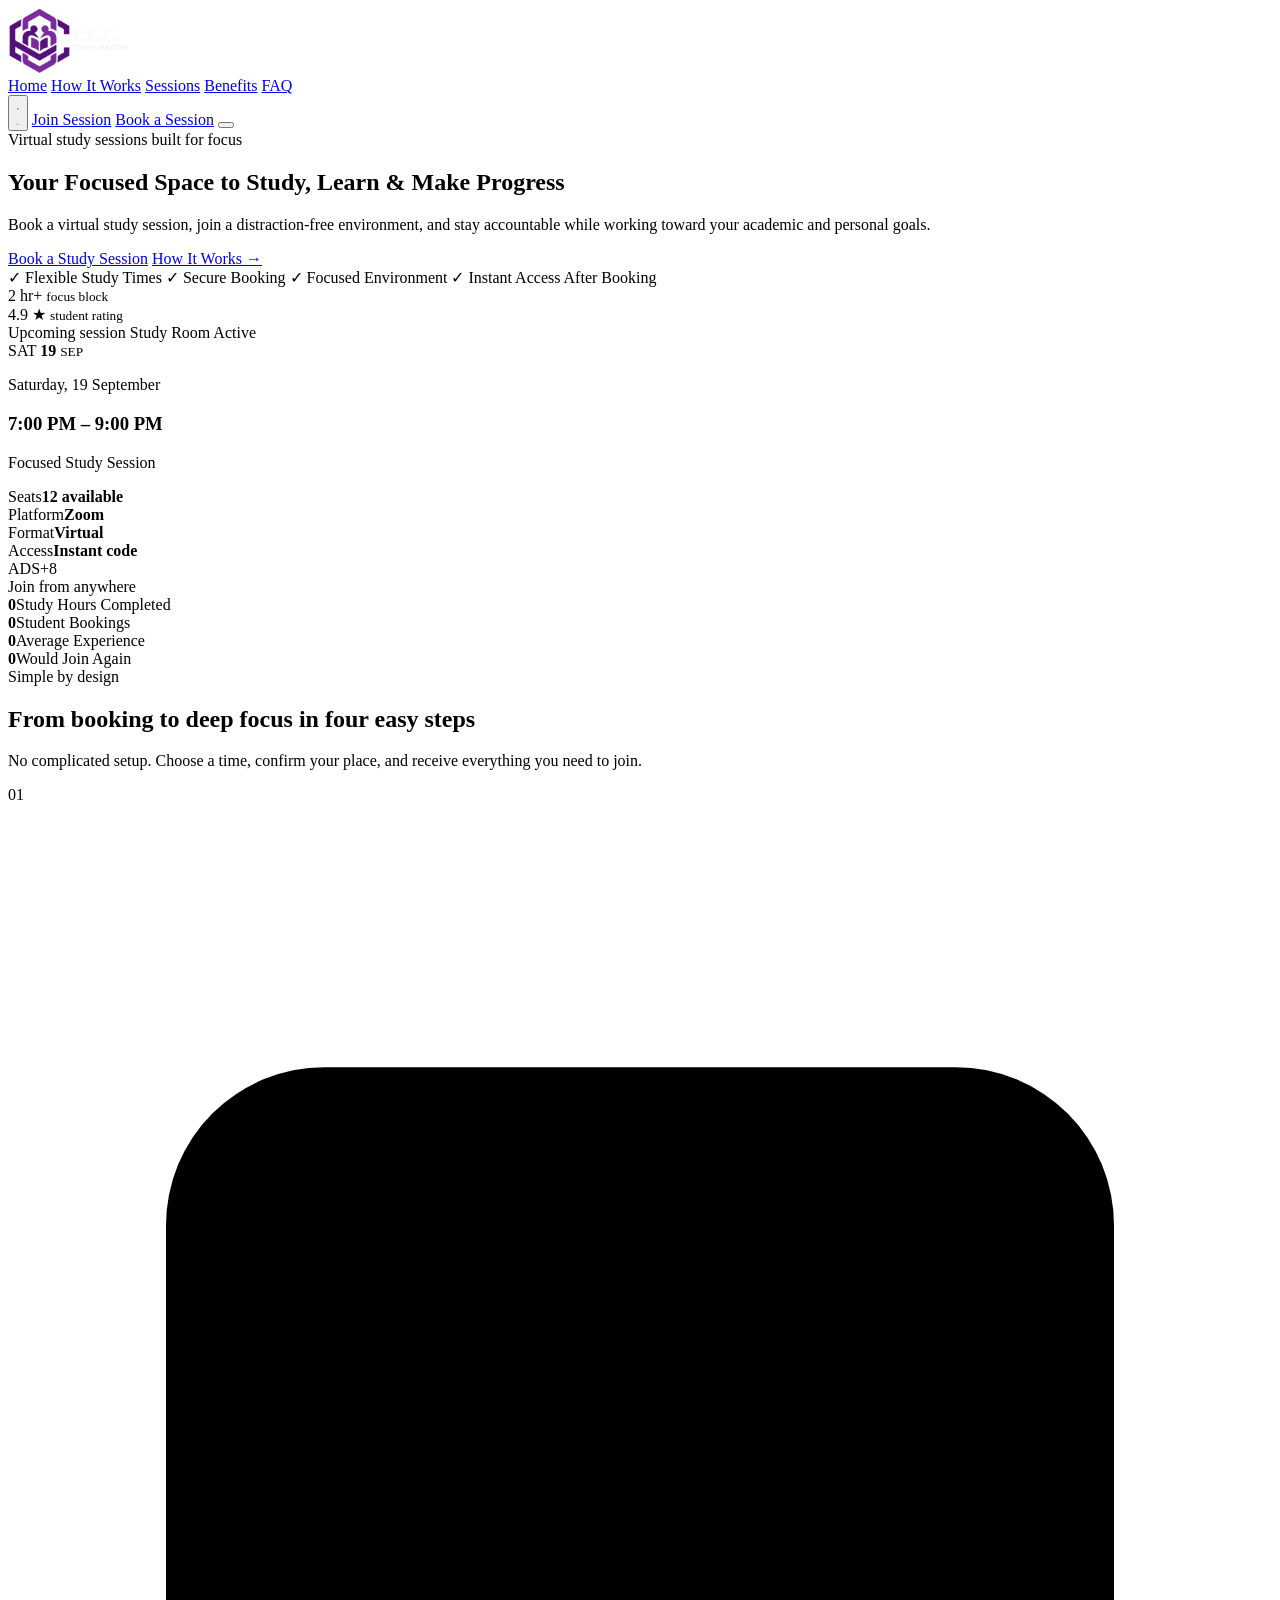
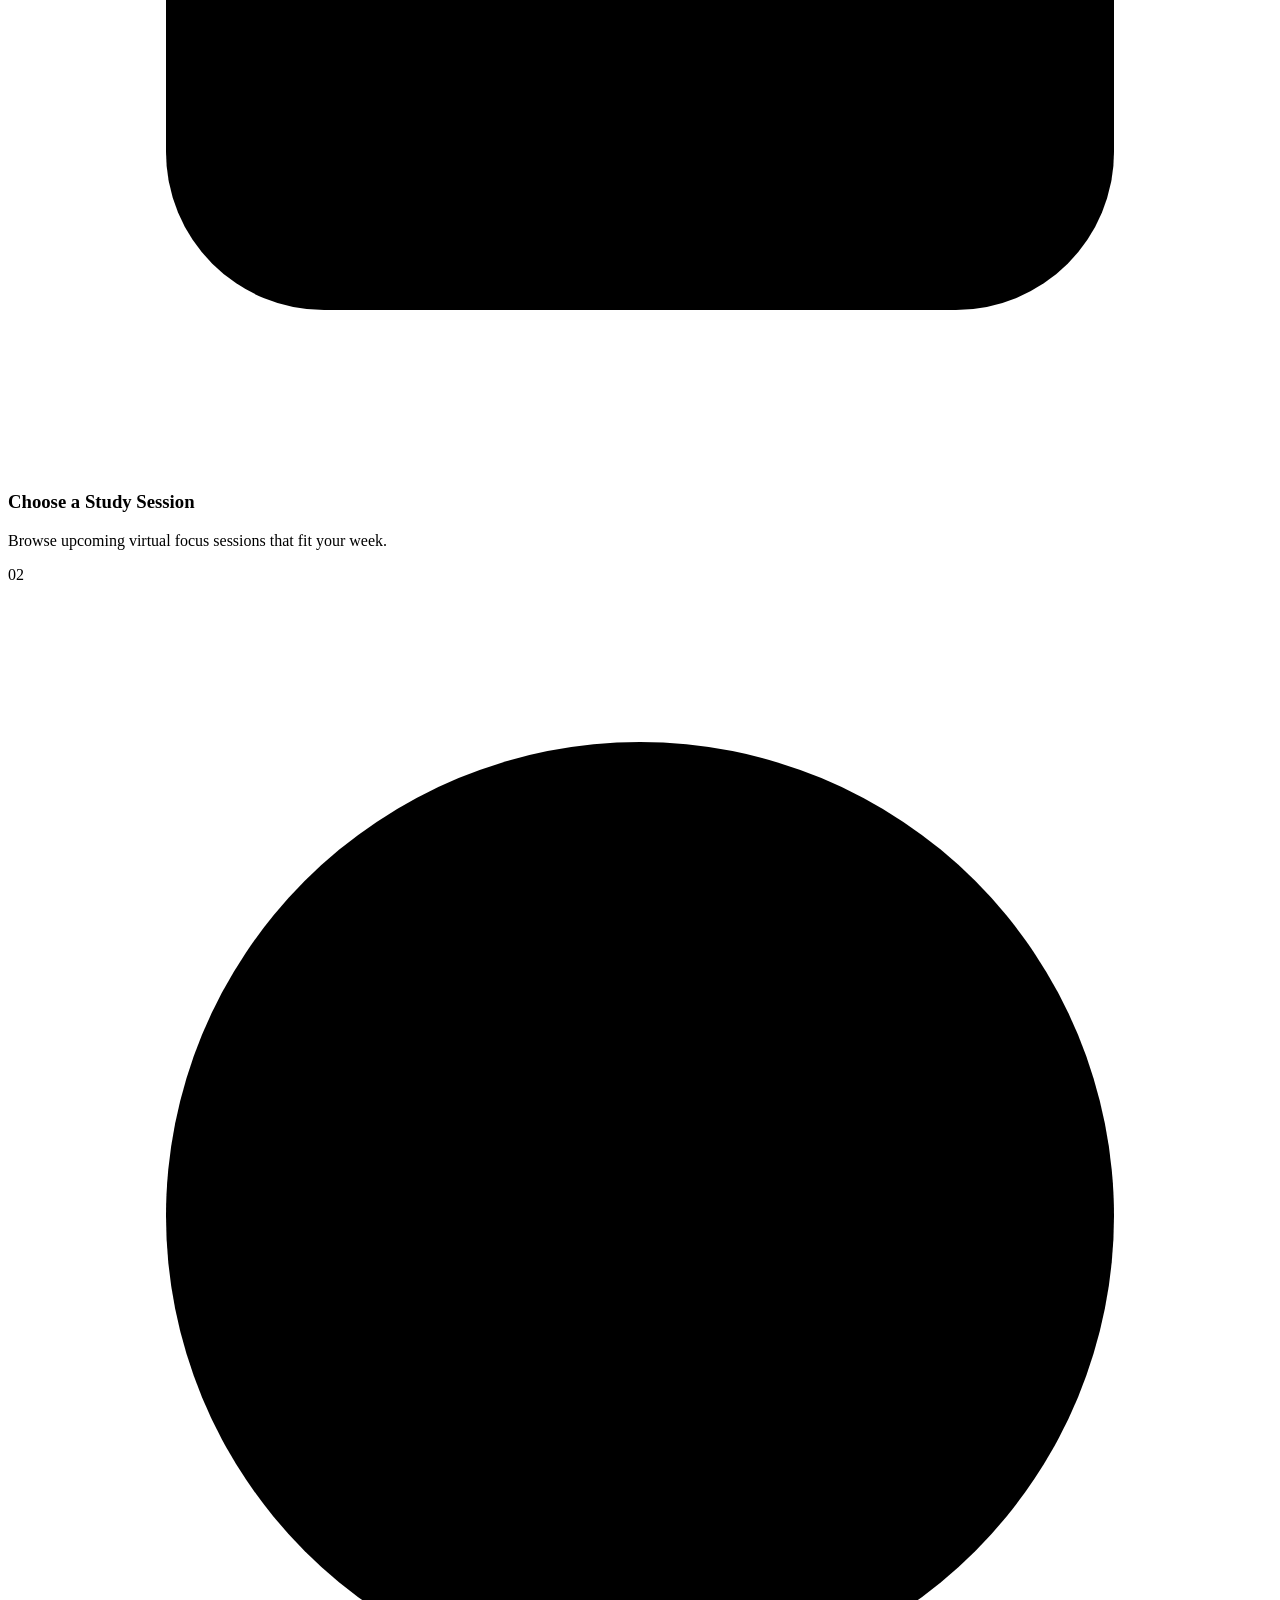
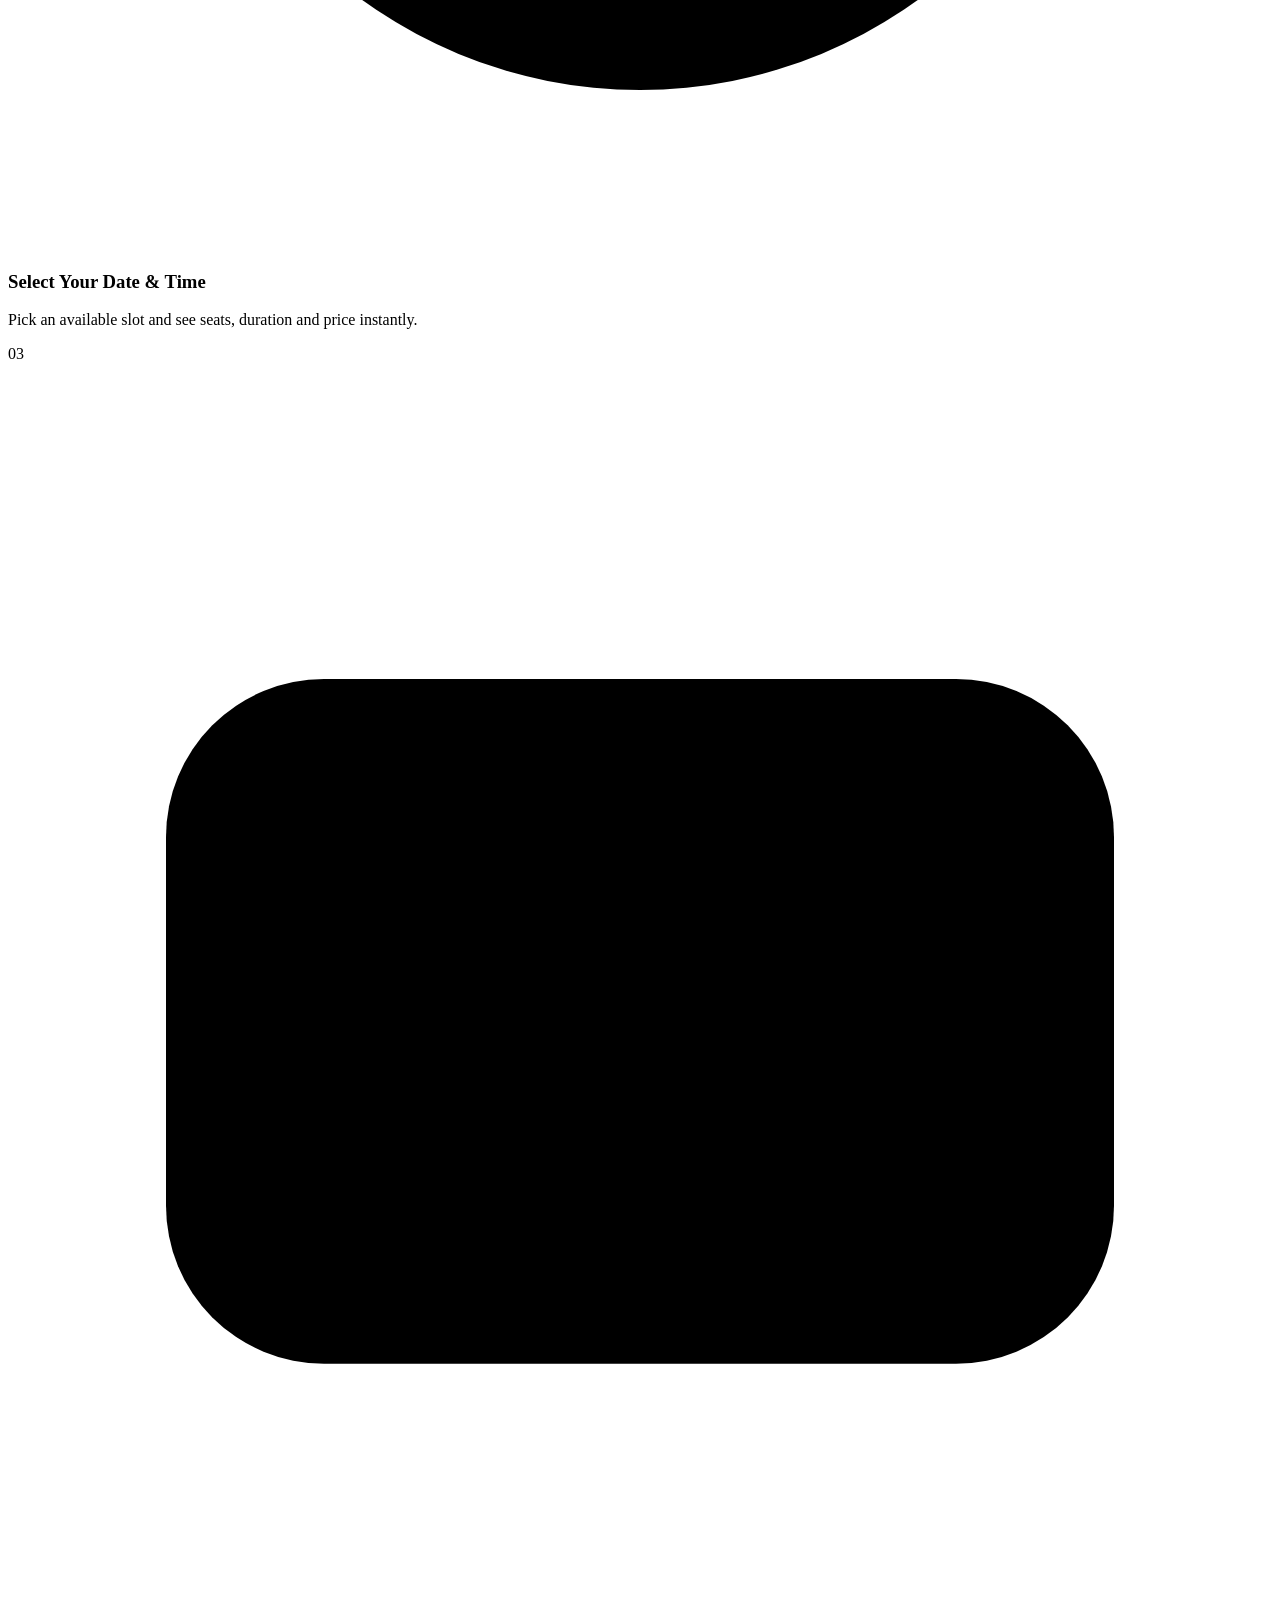
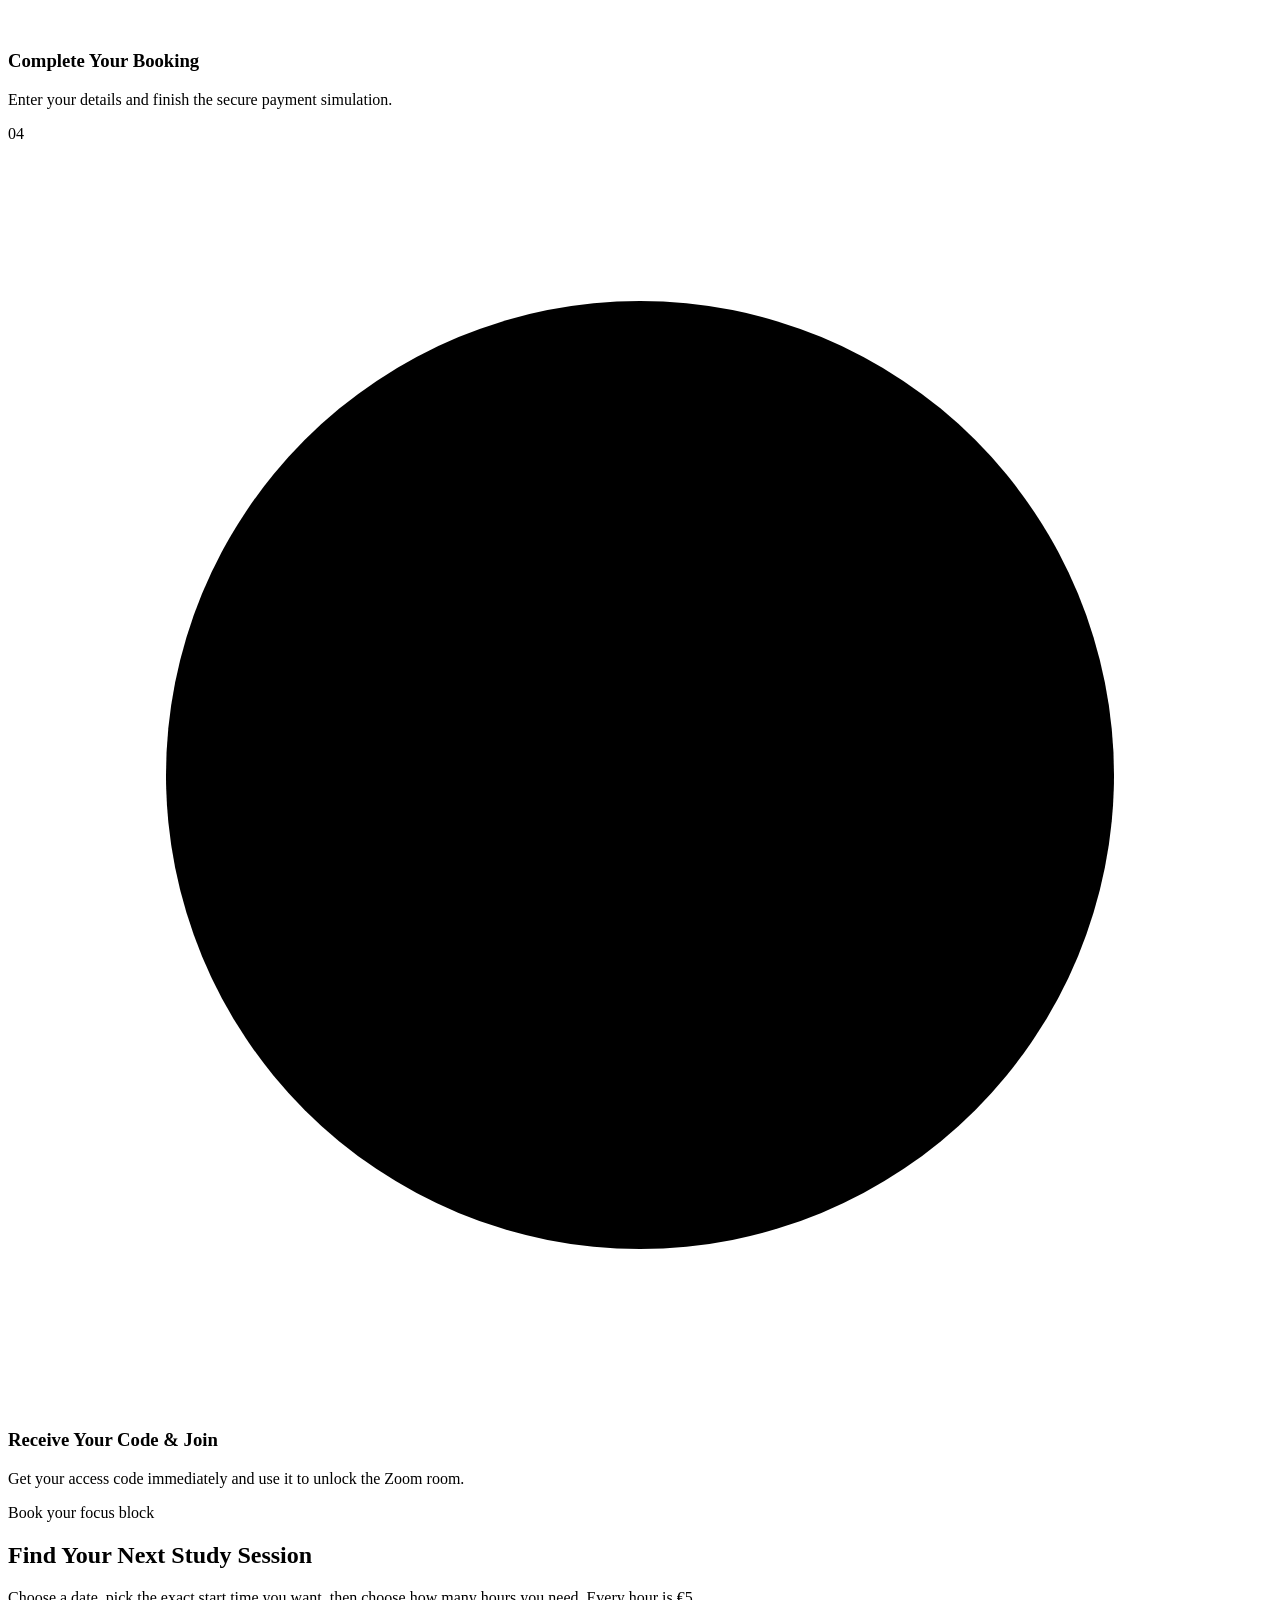
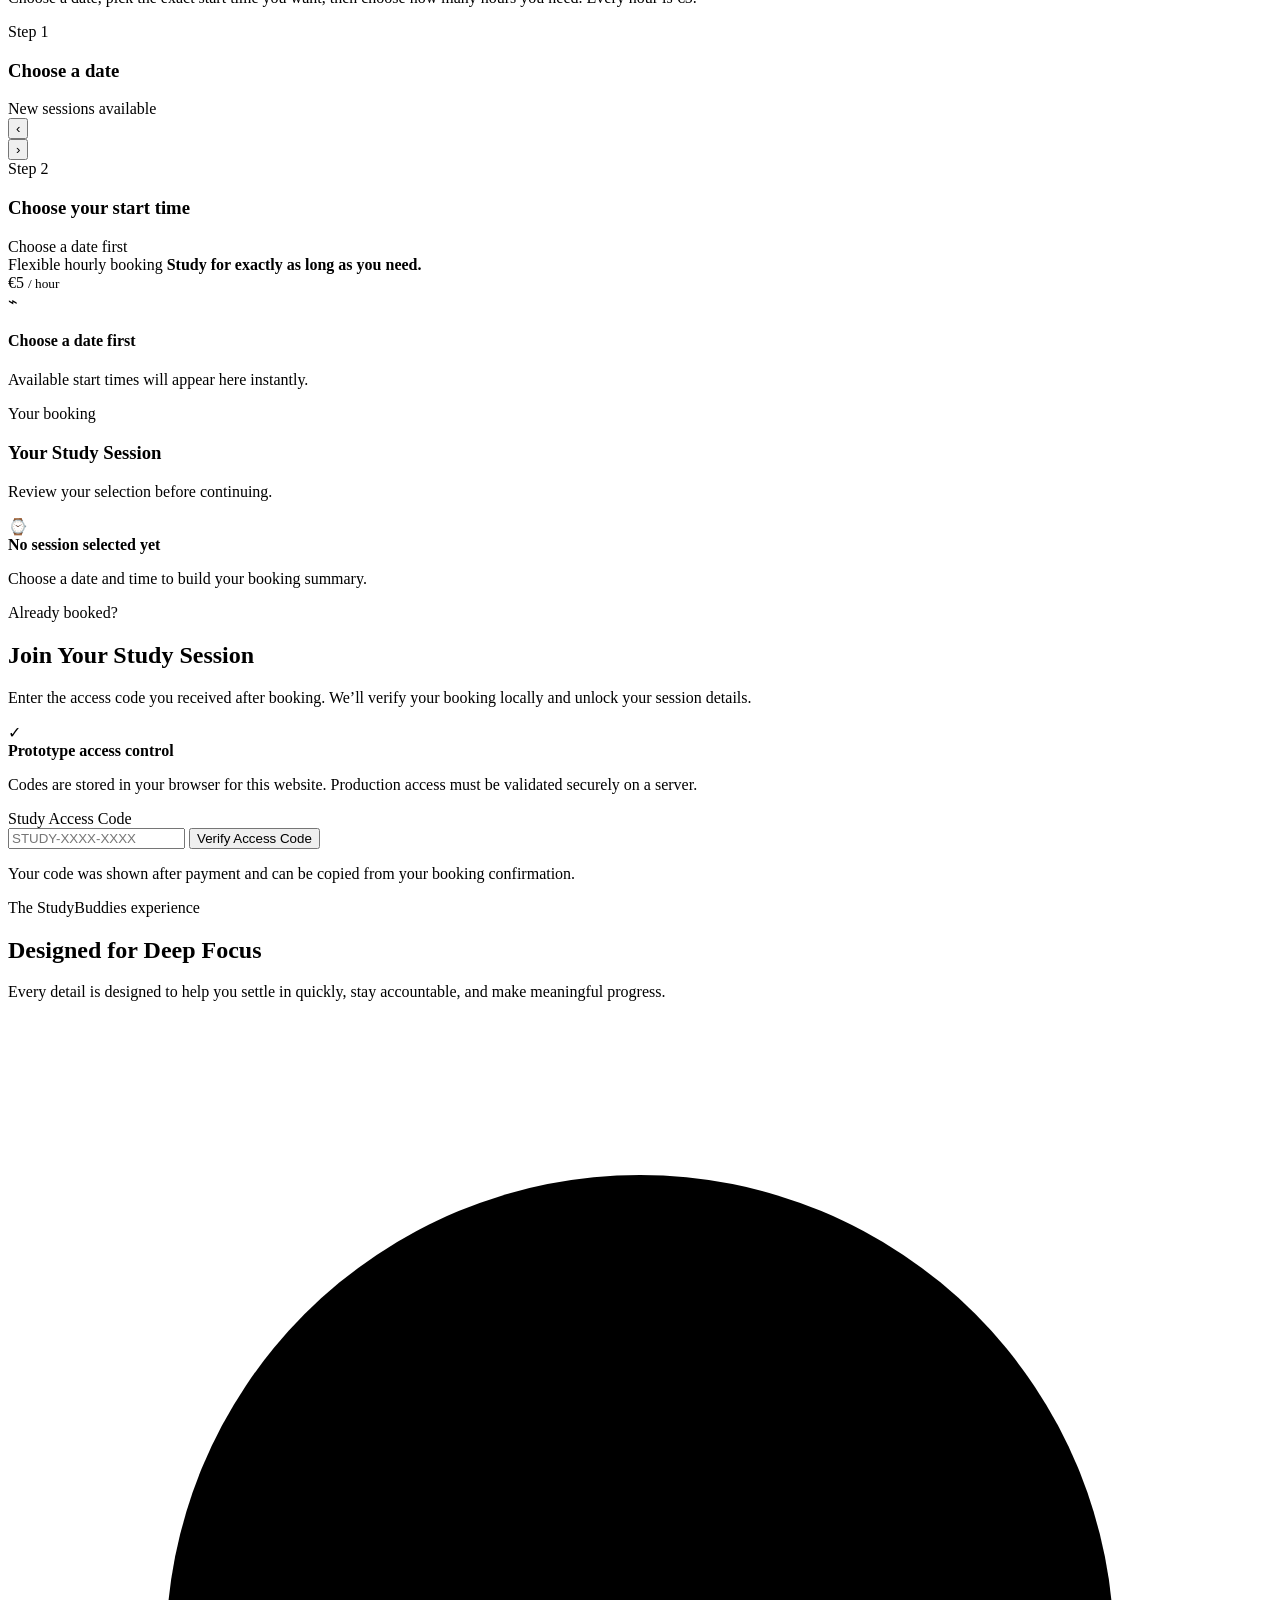
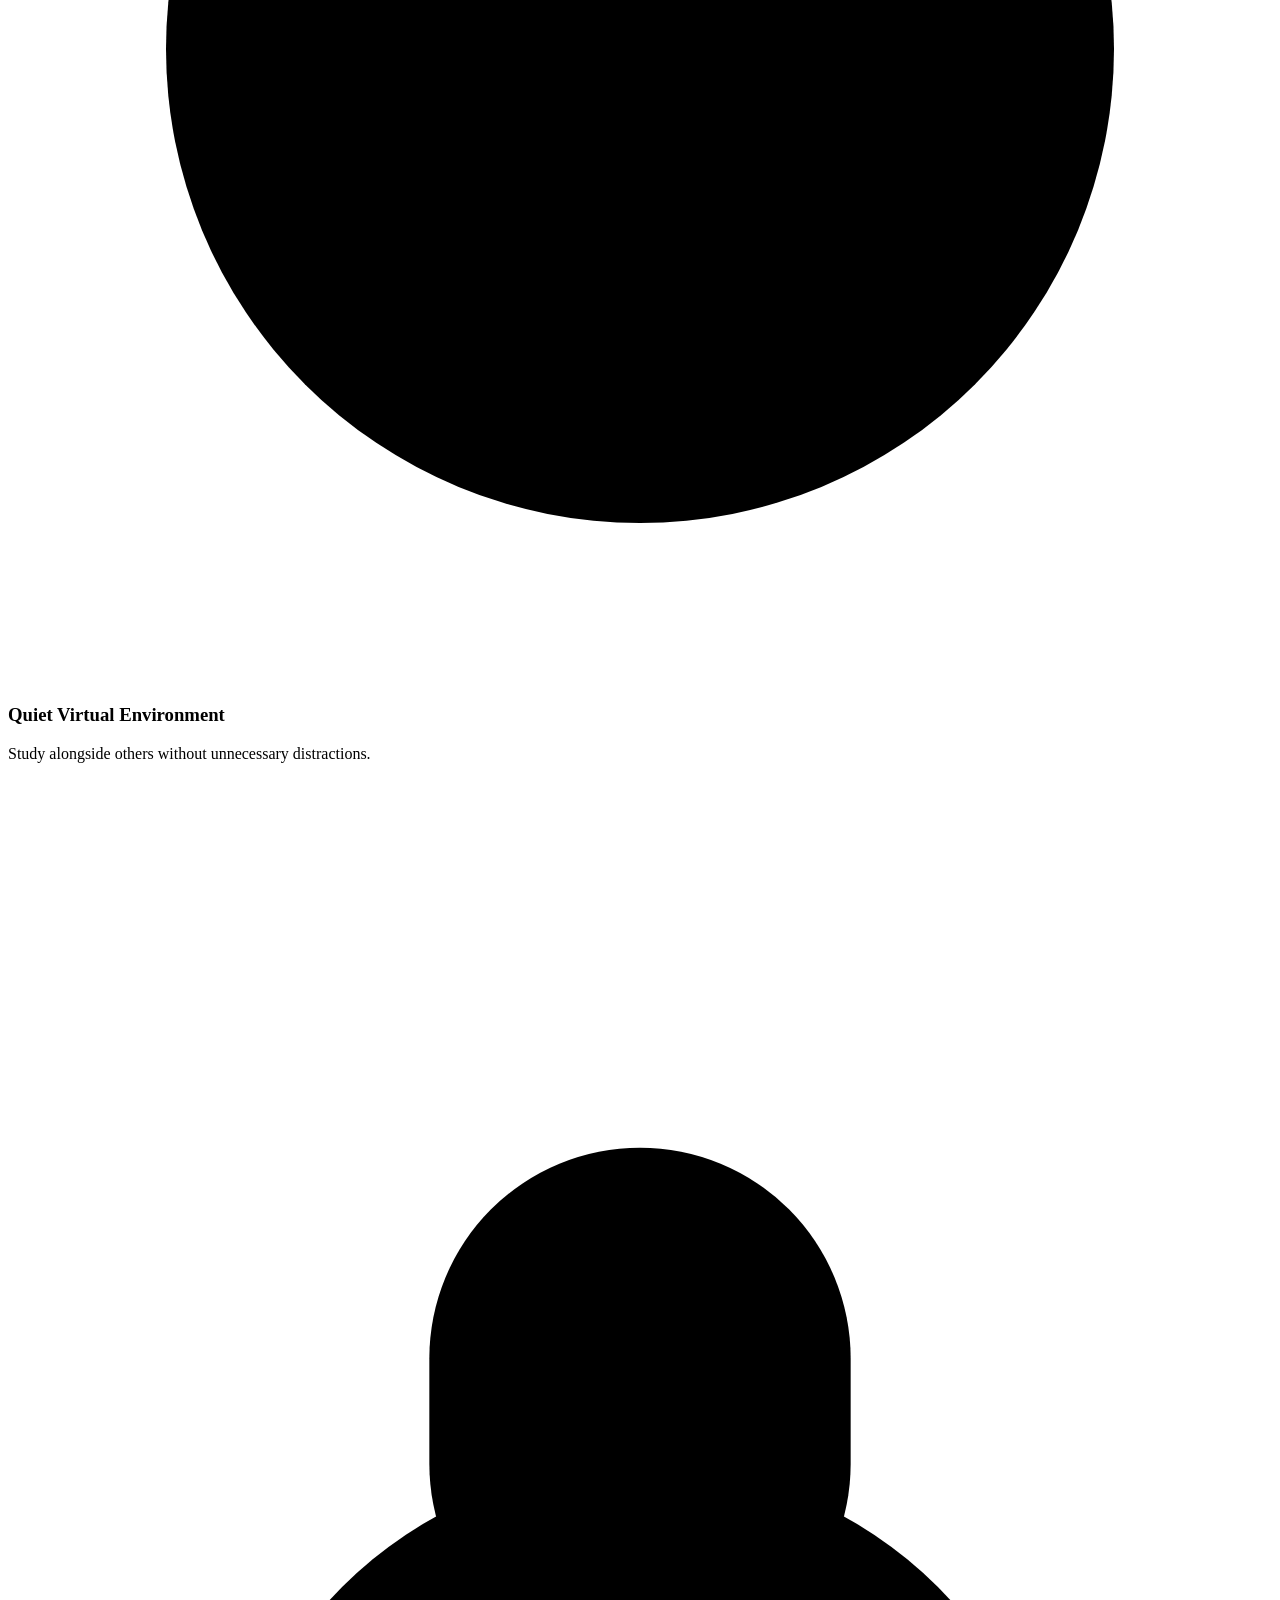
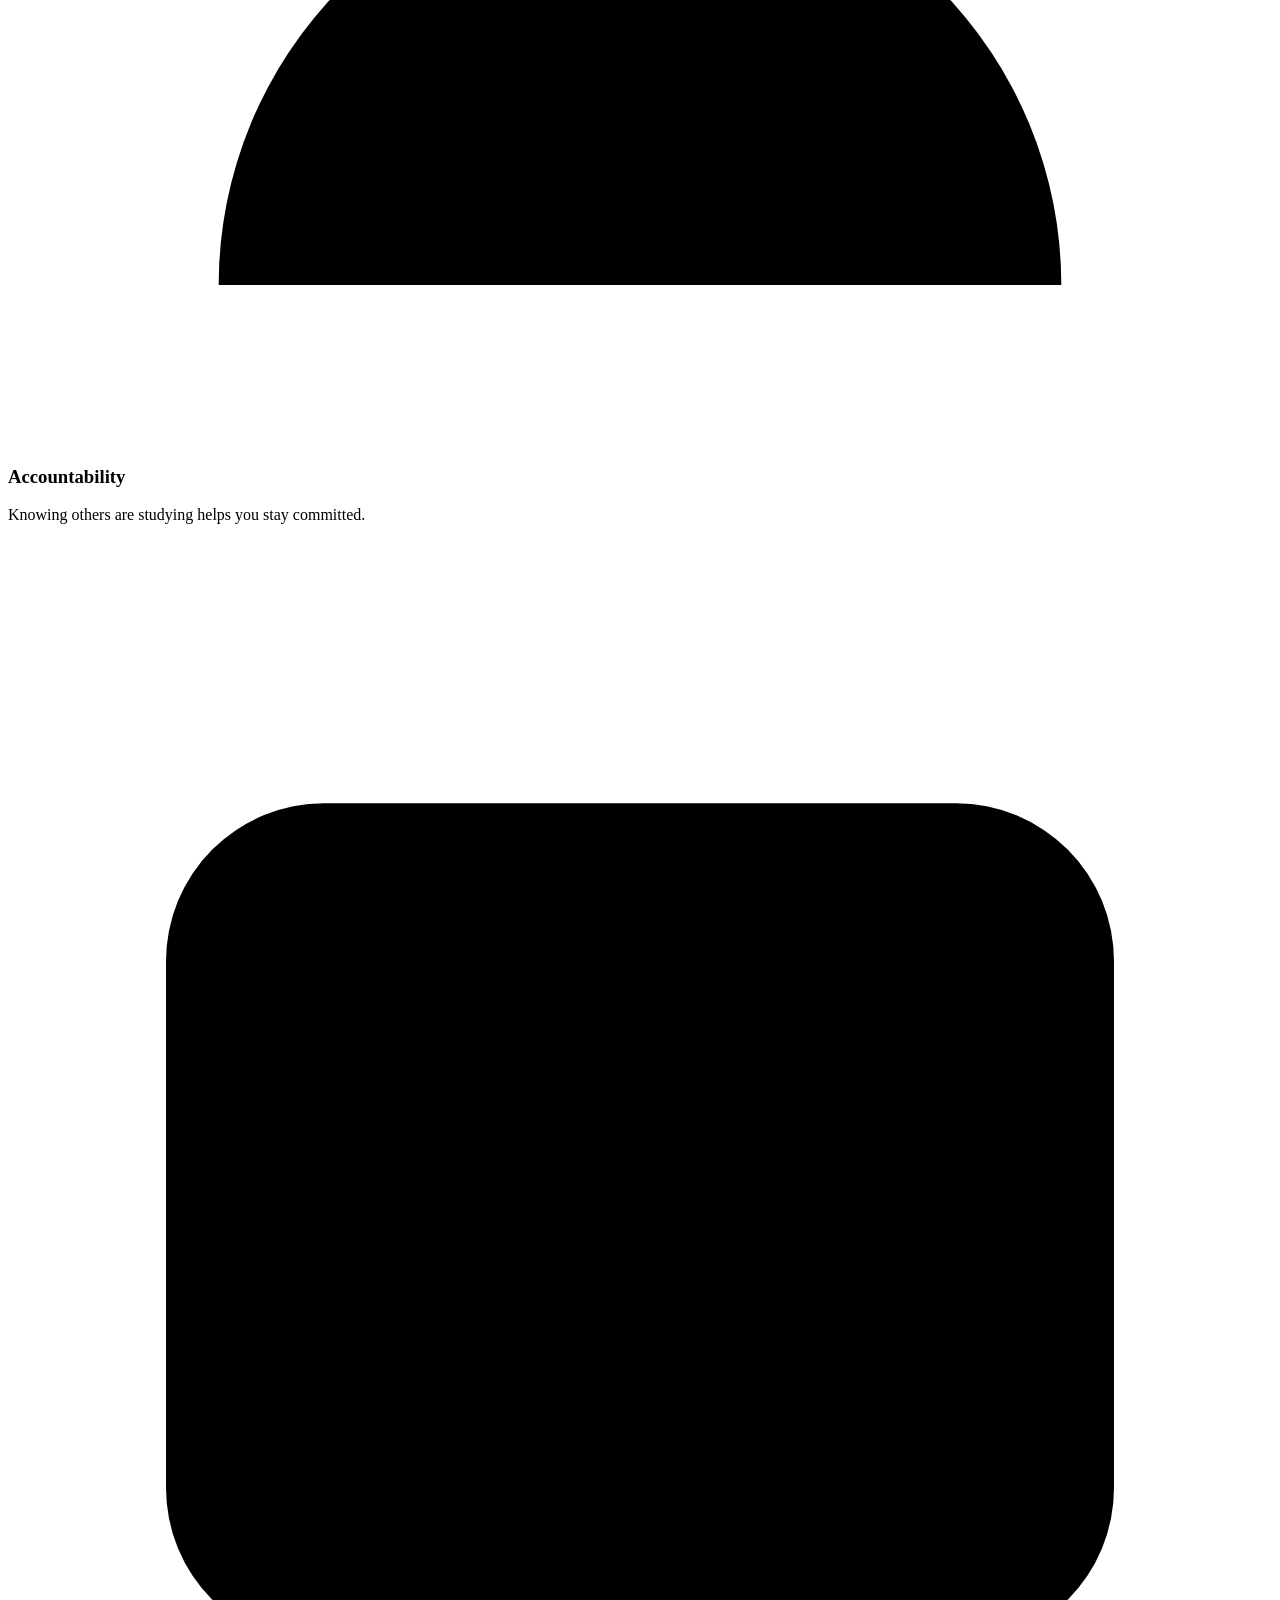
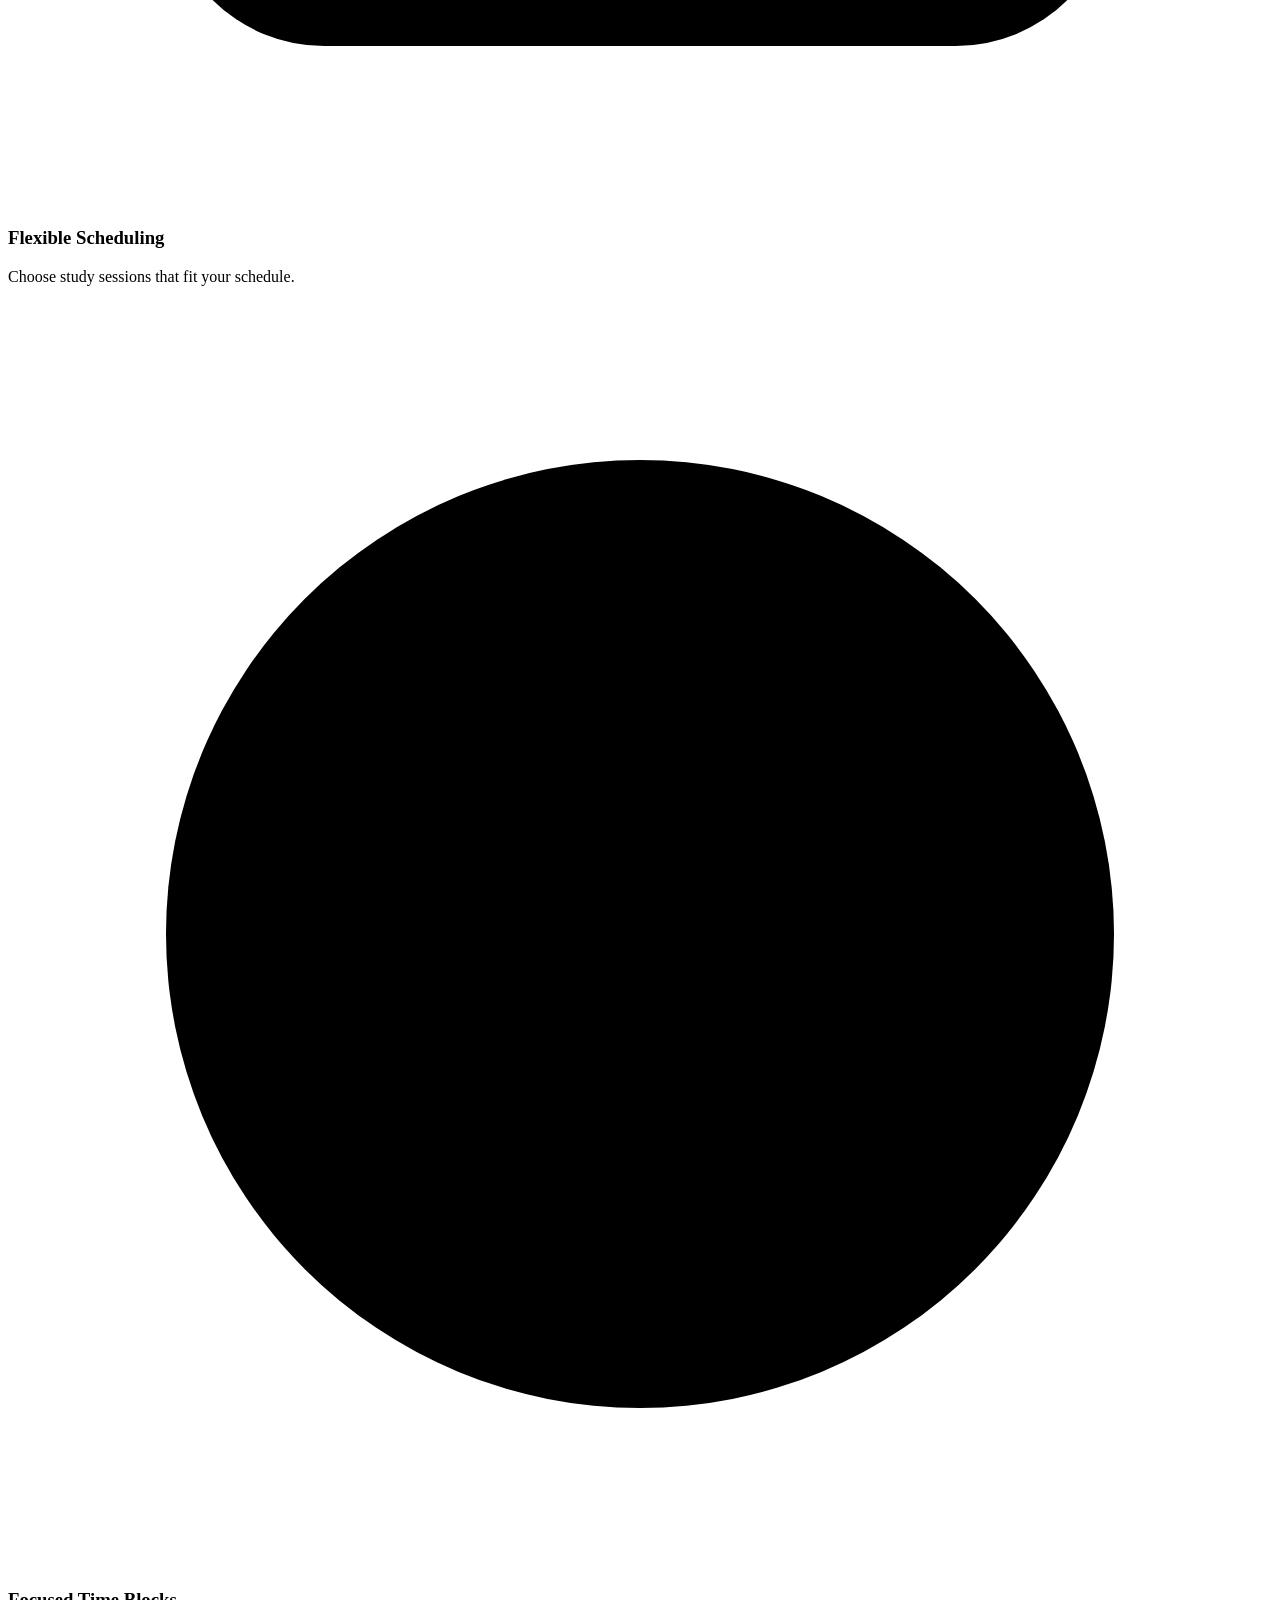
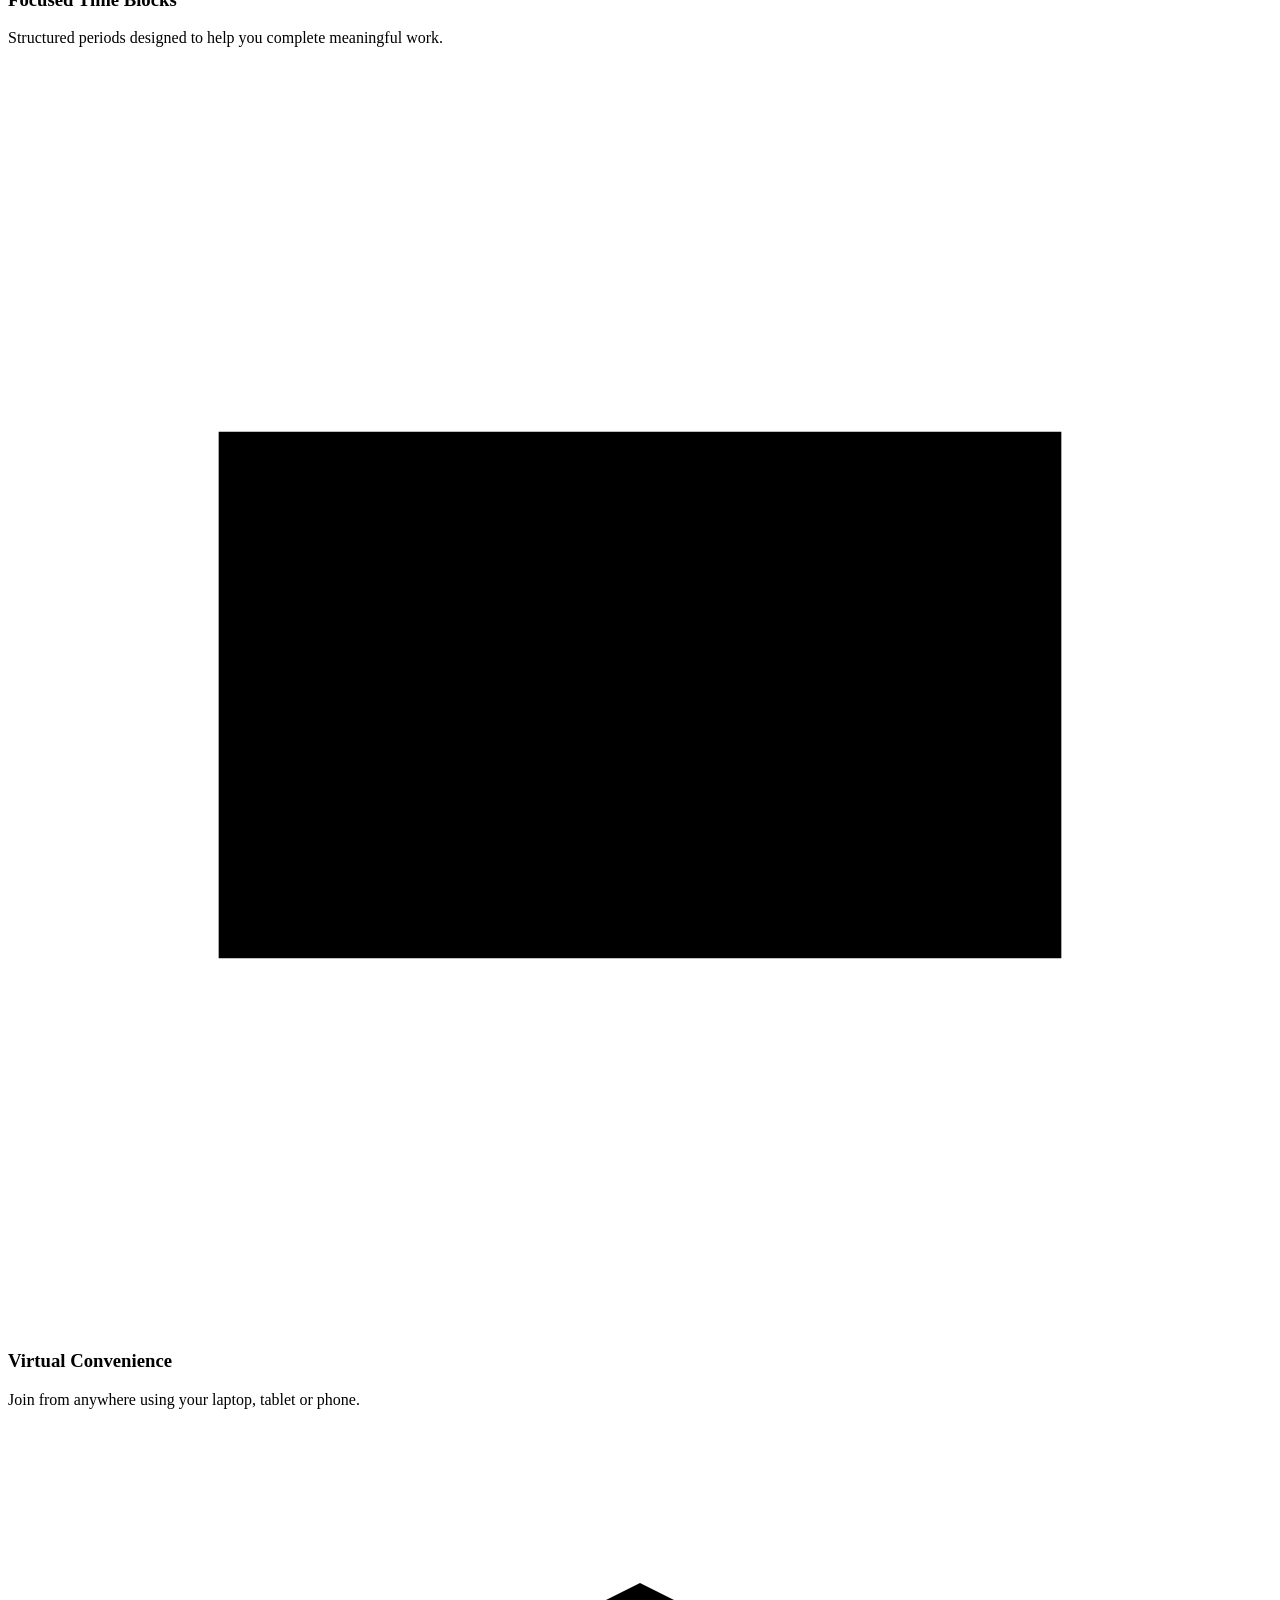
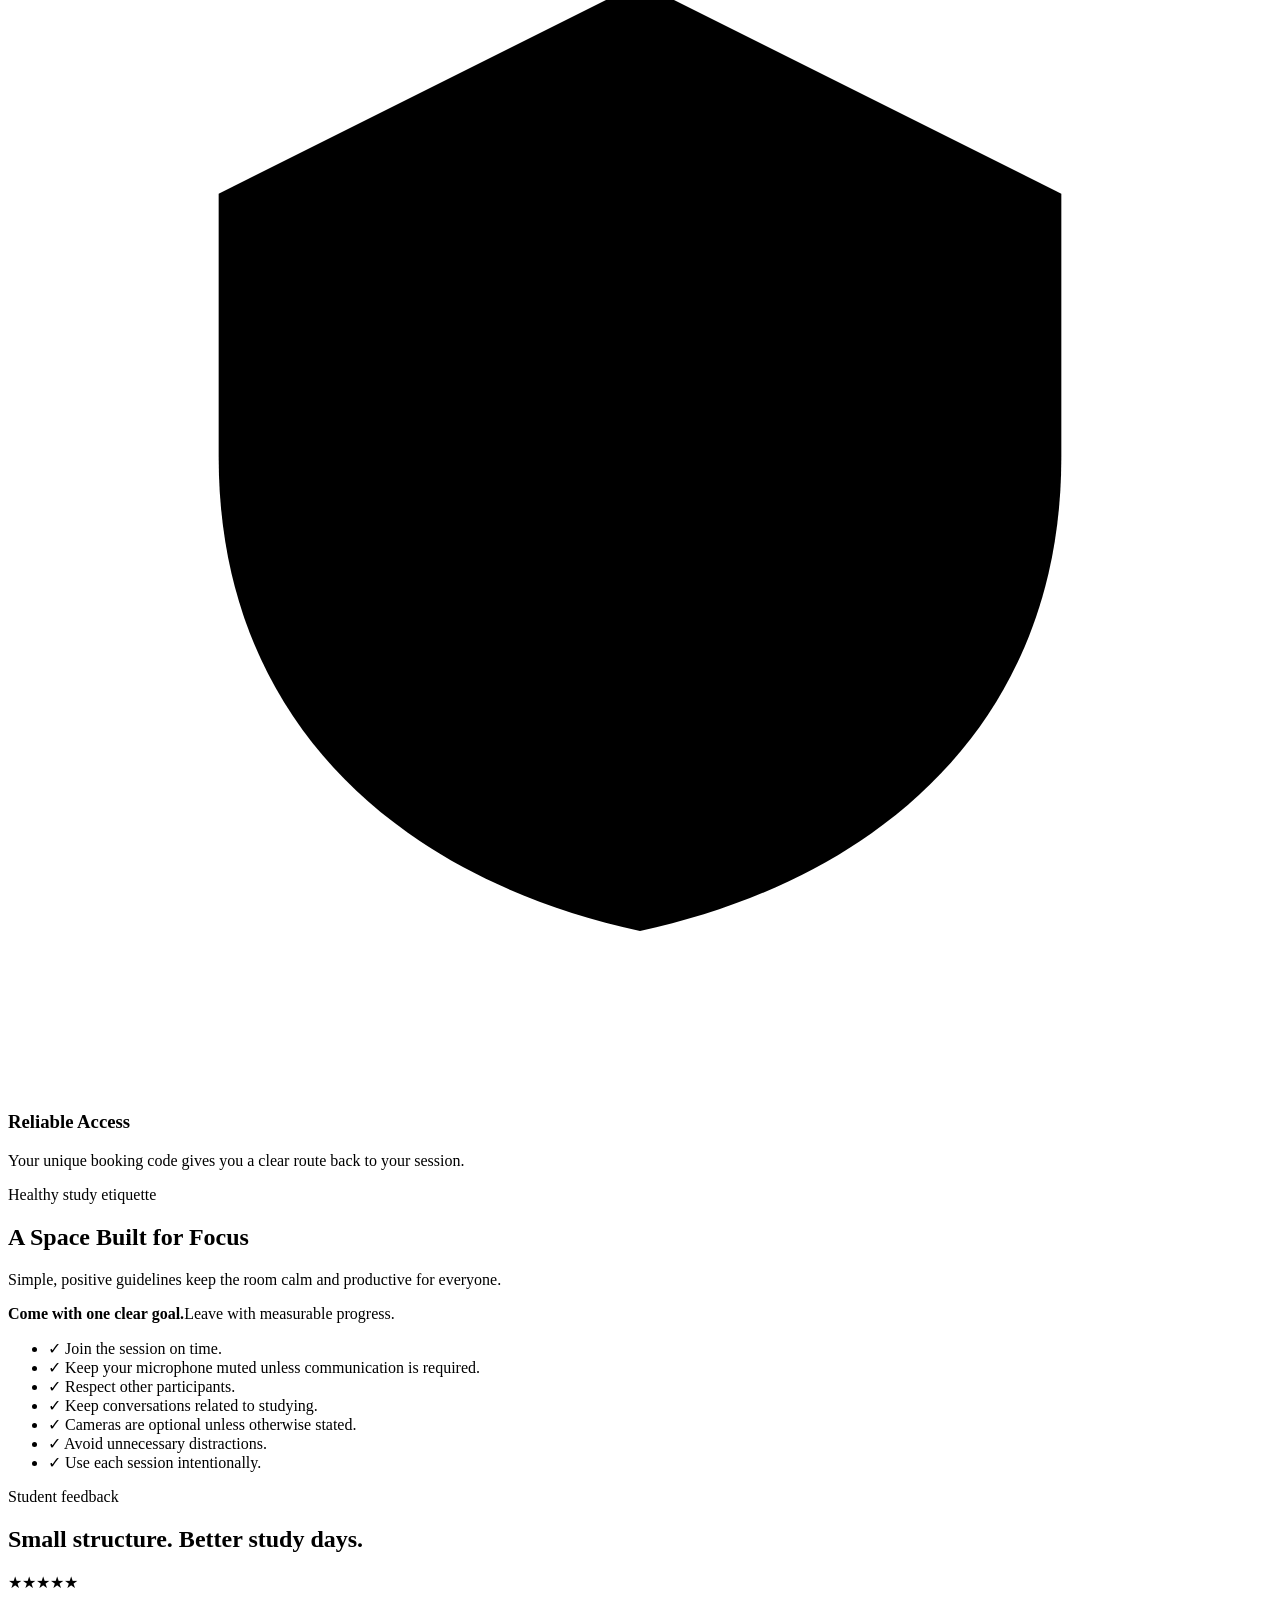
==== Christystudybuddies/index.html @ 14d0230c "Add files via upload my work" ====
<!DOCTYPE html>
<html lang="en" data-theme="light">
<head>
  <meta charset="UTF-8" />
  <meta name="viewport" content="width=device-width, initial-scale=1.0" />
  <meta name="description" content="StudyBuddies helps students book focused virtual study sessions, pay securely, receive an access code, and join a Zoom study room." />
  <meta name="theme-color" content="#101936" />
   <link rel="shortcut icon" href="logo7.png" type="image/x-icon" style="width: 100PX;">
  <title>StudyBuddies — Study Better. Stay Focused. Achieve More.</title>
  <link rel="preconnect" href="https://fonts.googleapis.com" />
  <link rel="preconnect" href="https://fonts.gstatic.com" crossorigin />
  <link href="https://fonts.googleapis.com/css2?family=Manrope:wght@400;500;600;700;800&display=swap" rel="stylesheet" />
  <link rel="stylesheet" href="styles.css" />
</head>
<body>
  <div class="scroll-progress" id="scrollProgress" aria-hidden="true"></div>

  <header class="site-header" id="siteHeader">
    <div class="container nav-wrap">
      <a href="#home" class="brand" aria-label="StudySpace home">
        <img src="logo7.png" style="width: 120px;">
      </a>

      <nav class="desktop-nav" aria-label="Primary navigation">
        <a href="#home">Home</a>
        <a href="#how">How It Works</a>
        <a href="#sessions">Sessions</a>
        <a href="#benefits">Benefits</a>
        <a href="#faq">FAQ</a>
      </nav>

      <div class="nav-actions">
        <button class="theme-toggle" id="themeToggle" type="button" aria-label="Toggle dark mode" title="Toggle theme">
          <svg class="sun-icon" viewBox="0 0 24 24" aria-hidden="true"><circle cx="12" cy="12" r="4"/><path d="M12 2v2M12 20v2M4.93 4.93l1.42 1.42M17.66 17.66l1.41 1.41M2 12h2M20 12h2M4.93 19.07l1.42-1.42M17.66 6.34l1.41-1.41"/></svg>
          <svg class="moon-icon" viewBox="0 0 24 24" aria-hidden="true"><path d="M20.5 15.5A8.5 8.5 0 0 1 8.5 3.5 8.5 8.5 0 1 0 20.5 15.5Z"/></svg>
        </button>
        <a class="btn btn-ghost nav-join" href="#join">Join Session</a>
        <a class="btn btn-primary nav-book" href="#sessions">Book a Session</a>
        <button class="menu-toggle" id="menuToggle" type="button" aria-expanded="false" aria-controls="mobileMenu" aria-label="Open menu">
          <span></span><span></span><span></span>
        </button>
      </div>
    </div>

    <div class="mobile-menu" id="mobileMenu" hidden>
      <nav aria-label="Mobile navigation">
        <a href="#home">Home</a>
        <a href="#how">How It Works</a>
        <a href="#sessions">Sessions</a>
        <a href="#benefits">Benefits</a>
        <a href="#faq">FAQ</a>
        <a href="#join">Join Session</a>
        <a class="btn btn-primary" href="#sessions">Book a Session</a>
      </nav>
    </div>
  </header>

  <main>
    <section class="hero" id="home">
      <div class="hero-grid-bg" aria-hidden="true"></div>
      <div class="hero-orb orb-one" aria-hidden="true"></div>
      <div class="hero-orb orb-two" aria-hidden="true"></div>
      <div class="container hero-layout">
        <div class="hero-copy reveal">
          <span class="eyebrow"><span class="eyebrow-dot"></span> Virtual study sessions built for focus</span>
          <h1>Your Focused Space to <span>Study, Learn &amp; Make Progress</span></h1>
          <p>Book a virtual study session, join a distraction-free environment, and stay accountable while working toward your academic and personal goals.</p>
          <div class="hero-actions">
            <a class="btn btn-primary btn-lg" href="#sessions">Book a Study Session</a>
            <a class="btn btn-secondary btn-lg" href="#how">How It Works <span aria-hidden="true">→</span></a>
          </div>
          <div class="trust-row" aria-label="StudySpace benefits">
            <span>✓ Flexible Study Times</span>
            <span>✓ Secure Booking</span>
            <span>✓ Focused Environment</span>
            <span>✓ Instant Access After Booking</span>
          </div>
        </div>

        <div class="hero-visual reveal delay-1" aria-label="Upcoming study session preview">
          <div class="session-preview-shell">
            <div class="mini-floating mini-one">2 hr+ <small>focus block</small></div>
            <div class="mini-floating mini-two">4.9 ★ <small>student rating</small></div>
            <article class="upcoming-card">
              <div class="upcoming-top">
                <span class="overline">Upcoming session</span>
                <span class="live-badge"><span class="pulse-dot"></span> Study Room Active</span>
              </div>
              <div class="date-tile">
                <span>SAT</span>
                <strong>19</strong>
                <small>SEP</small>
              </div>
              <div class="upcoming-body">
                <p class="muted">Saturday, 19 September</p>
                <h3>7:00 PM – 9:00 PM</h3>
                <p class="session-label">Focused Study Session</p>
                <div class="session-meta-grid">
                  <div><span>Seats</span><strong>12 available</strong></div>
                  <div><span>Platform</span><strong>Zoom</strong></div>
                  <div><span>Format</span><strong>Virtual</strong></div>
                  <div><span>Access</span><strong>Instant code</strong></div>
                </div>
                <div class="preview-footer">
                  <div class="avatar-stack" aria-label="Recent participants"><span>A</span><span>D</span><span>S</span><span>+8</span></div>
                  <span>Join from anywhere</span>
                </div>
              </div>
            </article>
          </div>
        </div>
      </div>
    </section>

    <section class="stats-section" aria-label="StudySpace statistics">
      <div class="container stats-grid">
        <div class="stat-card reveal"><strong class="stat-number" data-target="500" data-suffix="+">0</strong><span>Study Hours Completed</span></div>
        <div class="stat-card reveal"><strong class="stat-number" data-target="150" data-suffix="+">0</strong><span>Student Bookings</span></div>
        <div class="stat-card reveal"><strong class="stat-number" data-target="4.9" data-decimals="1" data-suffix="/5">0</strong><span>Average Experience</span></div>
        <div class="stat-card reveal"><strong class="stat-number" data-target="95" data-suffix="%">0</strong><span>Would Join Again</span></div>
      </div>
    </section>

    <section class="section" id="how">
      <div class="container">
        <div class="section-heading centered reveal">
          <span class="eyebrow">Simple by design</span>
          <h2>From booking to deep focus in four easy steps</h2>
          <p>No complicated setup. Choose a time, confirm your place, and receive everything you need to join.</p>
        </div>
        <div class="steps-grid">
          <article class="step-card reveal">
            <span class="step-number">01</span>
            <div class="icon-box"><svg viewBox="0 0 24 24"><rect x="3" y="5" width="18" height="16" rx="3"/><path d="M8 3v4M16 3v4M3 10h18"/></svg></div>
            <h3>Choose a Study Session</h3><p>Browse upcoming virtual focus sessions that fit your week.</p>
          </article>
          <article class="step-card reveal delay-1">
            <span class="step-number">02</span>
            <div class="icon-box"><svg viewBox="0 0 24 24"><circle cx="12" cy="12" r="9"/><path d="M12 7v5l3 2"/></svg></div>
            <h3>Select Your Date &amp; Time</h3><p>Pick an available slot and see seats, duration and price instantly.</p>
          </article>
          <article class="step-card reveal delay-2">
            <span class="step-number">03</span>
            <div class="icon-box"><svg viewBox="0 0 24 24"><rect x="3" y="6" width="18" height="13" rx="3"/><path d="M3 10h18M7 15h4"/></svg></div>
            <h3>Complete Your Booking</h3><p>Enter your details and finish the secure payment simulation.</p>
          </article>
          <article class="step-card reveal delay-3">
            <span class="step-number">04</span>
            <div class="icon-box"><svg viewBox="0 0 24 24"><path d="M7 12.5 10.5 16 17 8"/><circle cx="12" cy="12" r="9"/></svg></div>
            <h3>Receive Your Code &amp; Join</h3><p>Get your access code immediately and use it to unlock the Zoom room.</p>
          </article>
        </div>
      </div>
    </section>

    <section class="section booking-section" id="sessions">
      <div class="container">
        <div class="section-heading split reveal">
          <div><span class="eyebrow">Book your focus block</span><h2>Find Your Next Study Session</h2></div>
          <p>Choose a date, pick the exact start time you want, then choose how many hours you need. Every hour is €5.</p>
        </div>

        <div class="booking-layout">
          <div class="booking-main">
            <div class="booking-card reveal">
              <div class="booking-card-head">
                <div><span class="step-pill">Step 1</span><h3>Choose a date</h3></div>
                <span class="availability-badge"><span></span> New sessions available</span>
              </div>
              <div class="date-scroller-wrap">
                <button class="scroll-btn" id="dateScrollPrev" aria-label="Scroll dates left">‹</button>
                <div class="date-scroller" id="dateList" role="listbox" aria-label="Available study dates"></div>
                <button class="scroll-btn" id="dateScrollNext" aria-label="Scroll dates right">›</button>
              </div>
            </div>

            <div class="booking-card reveal">
              <div class="booking-card-head">
                <div><span class="step-pill">Step 2</span><h3>Choose your start time</h3></div>
                <span class="selected-date-label" id="selectedDateLabel">Choose a date first</span>
              </div>

              <div class="time-helper" id="timeHelper">
                <div>
                  <span class="time-helper-kicker">Flexible hourly booking</span>
                  <strong>Study for exactly as long as you need.</strong>
                </div>
                <span class="hourly-rate">€5 <small>/ hour</small></span>
              </div>

              <div class="time-grid" id="timeList" aria-live="polite">
                <div class="empty-state"><div class="empty-icon">⌁</div><h4>Choose a date first</h4><p>Available start times will appear here instantly.</p></div>
              </div>

              <div class="duration-panel" id="durationPanel" hidden>
                <div class="duration-head">
                  <div><span class="step-pill subtle">Step 3</span><h4>How long would you like to study?</h4></div>
                  <span id="selectedStartLabel">Start time selected</span>
                </div>
                <div class="duration-options" id="durationOptions" role="group" aria-label="Study duration"></div>
                <div class="duration-preview" id="durationPreview" aria-live="polite"></div>
              </div>
            </div>
          </div>

          <aside class="booking-summary reveal" id="bookingSummary">
            <div class="summary-head"><span class="step-pill">Your booking</span><h3>Your Study Session</h3><p>Review your selection before continuing.</p></div>
            <div class="summary-placeholder" id="summaryPlaceholder">
              <div class="summary-illustration">⌚</div><strong>No session selected yet</strong><p>Choose a date and time to build your booking summary.</p>
            </div>
            <div class="summary-content" id="summaryContent" hidden>
              <dl>
                <div><dt>Date</dt><dd id="summaryDate">—</dd></div>
                <div><dt>Time</dt><dd id="summaryTime">—</dd></div>
                <div><dt>Duration</dt><dd id="summaryDuration">—</dd></div>
                <div><dt>Study Room</dt><dd>Virtual Focus Room</dd></div>
                <div><dt>Platform</dt><dd>Zoom</dd></div>
              </dl>
              <div class="price-row"><span>Total</span><strong id="summaryPrice">€ 0</strong></div>
              <button class="btn btn-primary btn-block" id="continueBookingBtn" type="button">Continue to Booking</button>
              <p class="secure-note"><span>◈</span> Click the link to make payment.</p>
            </div>
          </aside>
        </div>
      </div>
    </section>

    <section class="section join-section" id="join">
      <div class="container join-layout">
        <div class="join-copy reveal">
          <span class="eyebrow">Already booked?</span>
          <h2>Join Your Study Session</h2>
          <p>Enter the access code you received after booking. We’ll verify your booking locally and unlock your session details.</p>
          <div class="security-note"><span>✓</span><div><strong>Prototype access control</strong><p>Codes are stored in your browser for this website. Production access must be validated securely on a server.</p></div></div>
        </div>
        <div class="join-card reveal delay-1">
          <form id="verifyForm" novalidate>
            <label for="accessCodeInput">Study Access Code</label>
            <div class="code-input-row">
              <input id="accessCodeInput" name="accessCode" type="text" placeholder="STUDY-XXXX-XXXX" autocomplete="off" spellcheck="false" maxlength="15" />
              <button class="btn btn-primary" type="submit">Verify Access Code</button>
            </div>
            <p class="field-hint">Your code was shown after payment and can be copied from your booking confirmation.</p>
          </form>
          <div class="verify-result" id="verifyResult" aria-live="polite"></div>
        </div>
      </div>
    </section>

    <section class="section" id="benefits">
      <div class="container">
        <div class="section-heading centered reveal"><span class="eyebrow">The StudyBuddies experience</span><h2>Designed for Deep Focus</h2><p>Every detail is designed to help you settle in quickly, stay accountable, and make meaningful progress.</p></div>
        <div class="feature-grid">
          <article class="feature-card reveal"><div class="icon-box"><svg viewBox="0 0 24 24"><path d="M4 12h16M12 4v16"/><circle cx="12" cy="12" r="9"/></svg></div><h3>Quiet Virtual Environment</h3><p>Study alongside others without unnecessary distractions.</p></article>
          <article class="feature-card reveal delay-1"><div class="icon-box"><svg viewBox="0 0 24 24"><path d="M8 11a4 4 0 1 1 8 0v2a4 4 0 1 1-8 0v-2Z"/><path d="M4 21a8 8 0 0 1 16 0"/></svg></div><h3>Accountability</h3><p>Knowing others are studying helps you stay committed.</p></article>
          <article class="feature-card reveal delay-2"><div class="icon-box"><svg viewBox="0 0 24 24"><rect x="3" y="5" width="18" height="16" rx="3"/><path d="M7 3v4M17 3v4M3 10h18"/></svg></div><h3>Flexible Scheduling</h3><p>Choose study sessions that fit your schedule.</p></article>
          <article class="feature-card reveal"><div class="icon-box"><svg viewBox="0 0 24 24"><circle cx="12" cy="12" r="9"/><path d="M12 7v5l4 2"/></svg></div><h3>Focused Time Blocks</h3><p>Structured periods designed to help you complete meaningful work.</p></article>
          <article class="feature-card reveal delay-1"><div class="icon-box"><svg viewBox="0 0 24 24"><path d="M4 7h16v10H4z"/><path d="M8 21h8M12 17v4"/></svg></div><h3>Virtual Convenience</h3><p>Join from anywhere using your laptop, tablet or phone.</p></article>
          <article class="feature-card reveal delay-2"><div class="icon-box"><svg viewBox="0 0 24 24"><path d="M12 3 4 7v5c0 5 3.4 8 8 9 4.6-1 8-4 8-9V7l-8-4Z"/><path d="m9 12 2 2 4-4"/></svg></div><h3>Reliable Access</h3><p>Your unique booking code gives you a clear route back to your session.</p></article>
        </div>
      </div>
    </section>

    <section class="section rules-section">
      <div class="container rules-layout">
        <div class="rules-copy reveal"><span class="eyebrow">Healthy study etiquette</span><h2>A Space Built for Focus</h2><p>Simple, positive guidelines keep the room calm and productive for everyone.</p><div class="rules-highlight"><strong>Come with one clear goal.</strong><span>Leave with measurable progress.</span></div></div>
        <div class="rules-card reveal delay-1">
          <ul>
            <li><span>✓</span> Join the session on time.</li>
            <li><span>✓</span> Keep your microphone muted unless communication is required.</li>
            <li><span>✓</span> Respect other participants.</li>
            <li><span>✓</span> Keep conversations related to studying.</li>
            <li><span>✓</span> Cameras are optional unless otherwise stated.</li>
            <li><span>✓</span> Avoid unnecessary distractions.</li>
            <li><span>✓</span> Use each session intentionally.</li>
          </ul>
        </div>
      </div>
    </section>

    <section class="section testimonials-section">
      <div class="container">
        <div class="section-heading centered reveal"><span class="eyebrow">Student feedback</span><h2>Small structure. Better study days.</h2></div>
        <div class="testimonial-grid">
          <article class="testimonial-card reveal"><div class="stars" aria-label="5 out of 5 stars">★★★★★</div><blockquote>“Having a dedicated study session completely changed how productive my evenings are.”</blockquote><div class="testimonial-author"><span>L</span><div><strong>Loveth</strong><small>Medical Student</small></div></div></article>
          <article class="testimonial-card reveal delay-1"><div class="stars" aria-label="5 out of 5 stars">★★★★★</div><blockquote>“I used to procrastinate constantly. Booking a study session gives me a reason to actually sit down and work.”</blockquote><div class="testimonial-author"><span>D</span><div><strong>Daniel</strong><small>MSc Student</small></div></div></article>
          <article class="testimonial-card reveal delay-2"><div class="stars" aria-label="5 out of 5 stars">★★★★★</div><blockquote>“The environment is calm and simple. I get more work done in two hours here than an entire afternoon studying alone.”</blockquote><div class="testimonial-author"><span>A</span><div><strong>Amara</strong><small>Medical Student</small></div></div></article>
        </div>
      </div>
    </section>

    <section class="section pricing-section" id="pricing">
      <div class="container">
        <div class="section-heading centered reveal"><span class="eyebrow">Simple pricing</span><h2>Choose the focus plan that fits you</h2><p>Start with one session today. Multi-session packs can be enabled later when the backend is connected.</p></div>
        <div class="pricing-grid">
          <article class="pricing-card reveal"><span class="pricing-label">Flexible Study Time</span><div class="price"><span>€</span><strong>5</strong><small>/ hour</small></div><p>Choose the exact start time and number of hours that work for you.</p><ul><li>✓ 1-hour minimum booking</li><li>✓ Choose your own start time</li><li>✓ Zoom access</li><li>✓ Study accountability</li><li>✓ Instant access code</li></ul><a class="btn btn-primary btn-block" href="#sessions">Choose My Time</a></article>
          <article class="pricing-card featured reveal delay-1"><span class="best-value">Future Package</span><span class="pricing-label">Study Pack</span><div class="price"><span>€</span><strong>200</strong></div><p>A discounted five-hour study credit package for regular students.</p><ul><li>✓ 5 study hours</li><li>✓ Use across available dates</li><li>✓ Better value per hour</li><li>✓ Flexible scheduling</li><li>✓ Coming with backend launch</li></ul><button class="btn btn-secondary btn-block" type="button" disabled>Coming Soon</button></article>
        </div>
      </div>
    </section>

    <section class="section" id="faq">
      <div class="container faq-layout">
        <div class="faq-intro reveal"><span class="eyebrow">Questions, answered</span><h2>Everything you need to know</h2><p>Still unsure how a StudyBuddies session works? These are the questions students ask most often.</p><a class="btn btn-secondary" href="#sessions">Explore Sessions</a></div>
        <div class="faq-list" id="faqList">
          <article class="faq-item reveal"><button class="faq-question" type="button" aria-expanded="false"><span>What happens during a study session?</span><span class="faq-icon">+</span></button><div class="faq-answer"><p>You join a quiet virtual focus room, set your intention, and work independently alongside other students for the booked time block.</p></div></article>
          <article class="faq-item reveal"><button class="faq-question" type="button" aria-expanded="false"><span>Do I need to keep my camera on?</span><span class="faq-icon">+</span></button><div class="faq-answer"><p>No. Cameras are optional unless a specific session description says otherwise.</p></div></article>
          <article class="faq-item reveal"><button class="faq-question" type="button" aria-expanded="false"><span>How do I join the Zoom study room?</span><span class="faq-icon">+</span></button><div class="faq-answer"><p>Enter your access code in the “Join Your Study Session” section. Once verified, the Zoom button appears.</p></div></article>
          <article class="faq-item reveal"><button class="faq-question" type="button" aria-expanded="false"><span>Where will I find my access code?</span><span class="faq-icon">+</span></button><div class="faq-answer"><p>It is displayed immediately after successful payment. In production, it should also be delivered by email from the backend.</p></div></article>
          <article class="faq-item reveal"><button class="faq-question" type="button" aria-expanded="false"><span>Can I change my booking?</span><span class="faq-icon">+</span></button><div class="faq-answer"><p>This frontend prototype does not support rescheduling. A production backend can add booking changes, cancellation rules, and admin approval.</p></div></article>
          <article class="faq-item reveal"><button class="faq-question" type="button" aria-expanded="false"><span>What happens if I miss my session?</span><span class="faq-icon">+</span></button><div class="faq-answer"><p>Your booking remains tied to the selected session. A real service should define a clear refund and rescheduling policy.</p></div></article>
          <article class="faq-item reveal"><button class="faq-question" type="button" aria-expanded="false"><span>Can I join from my phone?</span><span class="faq-icon">+</span></button><div class="faq-answer"><p>Yes. Zoom works on supported phones, tablets and computers, although a larger screen may be more comfortable for studying.</p></div></article>
          <article class="faq-item reveal"><button class="faq-question" type="button" aria-expanded="false"><span>Is payment secure?</span><span class="faq-icon">+</span></button><div class="faq-answer"><p>This website simulates payment only and collects no card details. Production payments should be processed and verified by a trusted gateway such as Stripes.</p></div></article>
        </div>
      </div>
    </section>

    <section class="section final-cta">
      <div class="container">
        <div class="cta-card reveal">
          <div class="cta-grid" aria-hidden="true"></div>
          <div><span class="eyebrow light">Your next productive session starts here</span><h2>Ready to Make Your Next Study Session Count?</h2><p>Choose a time, reserve your study space and give yourself the focused environment you need to make progress.</p></div>
          <a class="btn btn-light btn-lg" href="#sessions">Book My Study Session</a>
        </div>
      </div>
    </section>
  </main>

  <footer class="site-footer">
    <div class="container footer-grid">
      <div class="footer-brand"><a href="#home" class="brand"> <img src="logo7.png" style="width: 160px;"></a><p>Your focused virtual space for better study sessions.</p><div class="social-row"><a href="https://instagram.com" target="_blank" rel="noopener" aria-label="Instagram">IG</a><a href="https://x.com" target="_blank" rel="noopener" aria-label="X / Twitter">𝕏</a><a href="https://linkedin.com" target="_blank" rel="noopener" aria-label="Tiktok">Tk</a><a href="mailto:christyscrashcourse@gmail.com" aria-label="Email">@</a></div></div>
      <div><h4>Explore</h4><a href="#home">Home</a><a href="#sessions">Sessions</a><a href="#how">How It Works</a><a href="#faq">FAQ</a></div>
      <div><h4>Support</h4><a href="mailto:christyscrashcourse@gmail.com">Contact</a><a href="#join">Join Session</a><a href="#pricing">Pricing</a></div>
      <div><h4>Legal</h4><a href="#">Privacy Policy</a><a href="#">Terms</a><a href="#">Refund Policy</a></div>
    </div>
    <div class="container footer-bottom"><span>© 2026 StudyBuddies. All rights reserved.</span><span>Built for students who want to make progress.</span></div>
  </footer>

  <button class="floating-book" id="floatingBook" type="button">Book Session</button>

  <div class="modal-backdrop" id="bookingModal" aria-hidden="true">
    <div class="modal" role="dialog" aria-modal="true" aria-labelledby="bookingModalTitle" tabindex="-1">
      <button class="modal-close" type="button" data-close="bookingModal" aria-label="Close booking form">×</button>
      <div class="modal-head"><span class="step-pill">Booking details</span><h2 id="bookingModalTitle">Reserve your study space</h2><p>Tell us who is joining and what you plan to work on.</p></div>
      <div class="modal-summary-strip" id="modalBookingSummary"></div>
      <form id="bookingForm" novalidate>
        <div class="form-grid">
          <div class="field"><label for="fullName">Full Name</label><input id="fullName" name="fullName" type="text" autocomplete="name" placeholder="Your full name" /><span class="error" data-error-for="fullName"></span></div>
          <div class="field"><label for="email">Email Address</label><input id="email" name="email" type="email" autocomplete="email" placeholder="you@example.com" /><span class="error" data-error-for="email"></span></div>
          <div class="field full"><label for="phone">Phone Number</label><input id="phone" name="phone" type="tel" autocomplete="tel" placeholder="e.g. +234 800 000 0000" /><span class="error" data-error-for="phone"></span></div>
          <div class="field full"><label for="studyGoal">Study Goal</label><textarea id="studyGoal" name="studyGoal" rows="4" placeholder="What are you planning to work on during this session?"></textarea><span class="error" data-error-for="studyGoal"></span><small>Example: Prepare for my engineering examination.</small></div>
        </div>
        <label class="check-row"><input id="guidelines" name="guidelines" type="checkbox" /><span>I agree to respect the StudyBuddies focus-room guidelines.</span></label><span class="error checkbox-error" data-error-for="guidelines"></span>
        <button class="btn btn-primary btn-block btn-lg" id="proceedPaymentBtn" type="submit">Proceed to Payment — <span id="bookingButtonPrice">€0</span></button>
      </form>
    </div>
  </div>

  <div class="modal-backdrop" id="paymentModal" aria-hidden="true">
    <div class="modal payment-modal" role="dialog" aria-modal="true" aria-labelledby="paymentModalTitle" tabindex="-1">
      <button class="modal-close" type="button" data-close="paymentModal" aria-label="Close payment">×</button>
      <div id="paymentInitialState">
        <div class="modal-head"><span class="secure-badge">◈ Secure checkout</span><h2 id="paymentModalTitle">Complete your booking</h2><p>This payment screen is a frontend simulation. No real banking data is requested or stored.</p></div>
        <div class="payment-overview" id="paymentOverview"></div>
        <fieldset class="payment-methods"><legend>Payment method</legend><label class="payment-option active"><input type="radio" name="paymentMethod" value="Card" checked><span class="method-icon">▣</span><span><strong>Card Method</strong><small></small></span><b>✓</b></label><label class="payment-option"><input type="radio" name="paymentMethod" value="Bank Transfer"><span class="method-icon">⇄</span><span><strong>Bank Transfer</strong><small>Simulated bank transfer</small></span><b>✓</b></label></label></fieldset>
        <button class="btn btn-primary btn-block btn-lg" id="paySecurelyBtn" type="button">Pay Securely</button>
        <p class="secure-note centered-note">🔒 Real payment verification must happen on a backend in production.</p>
      </div>
      <div class="payment-processing" id="paymentProcessingState" hidden><div class="loader-ring"></div><h3>Processing payment...</h3><p>Please keep this window open.</p></div>
      <div class="payment-success" id="paymentSuccessState" hidden><div class="success-icon">✓</div><h2>Payment Successful</h2><p>Your booking is confirmed.</p></div>
    </div>
  </div>

  <div class="modal-backdrop" id="successModal" aria-hidden="true">
    <div class="modal success-modal" role="dialog" aria-modal="true" aria-labelledby="successModalTitle" tabindex="-1">
      <button class="modal-close" type="button" data-close="successModal" aria-label="Close booking confirmation">×</button>
      <div class="success-burst" aria-hidden="true">✓</div>
      <span class="success-kicker">Booking confirmed</span>
      <h2 id="successModalTitle">You're Booked! 🎉</h2>
      <p class="success-copy">Your focus session is reserved. Save your access code somewhere safe.</p>
      <div class="success-session" id="successSessionDetails"></div>
      <div class="access-code-panel"><span>Your Study Access Code</span><strong id="generatedAccessCode">STUDY-XXXX-XXXX</strong><p>Keep this code safe. You will need it to access your study session.</p></div>
      <div class="success-actions"><button class="btn btn-primary" id="copyCodeBtn" type="button">Copy Access Code</button><a class="btn btn-secondary" id="successJoinBtn" href="#join">Join Study Session</a><button class="btn btn-secondary" id="addCalendarBtn" type="button">Add to Calendar</button></div>
    </div>
  </div>

  <div class="toast-stack" id="toastStack" aria-live="polite" aria-atomic="true"></div>

  <script src="script.js"></script>
</body>
</html>
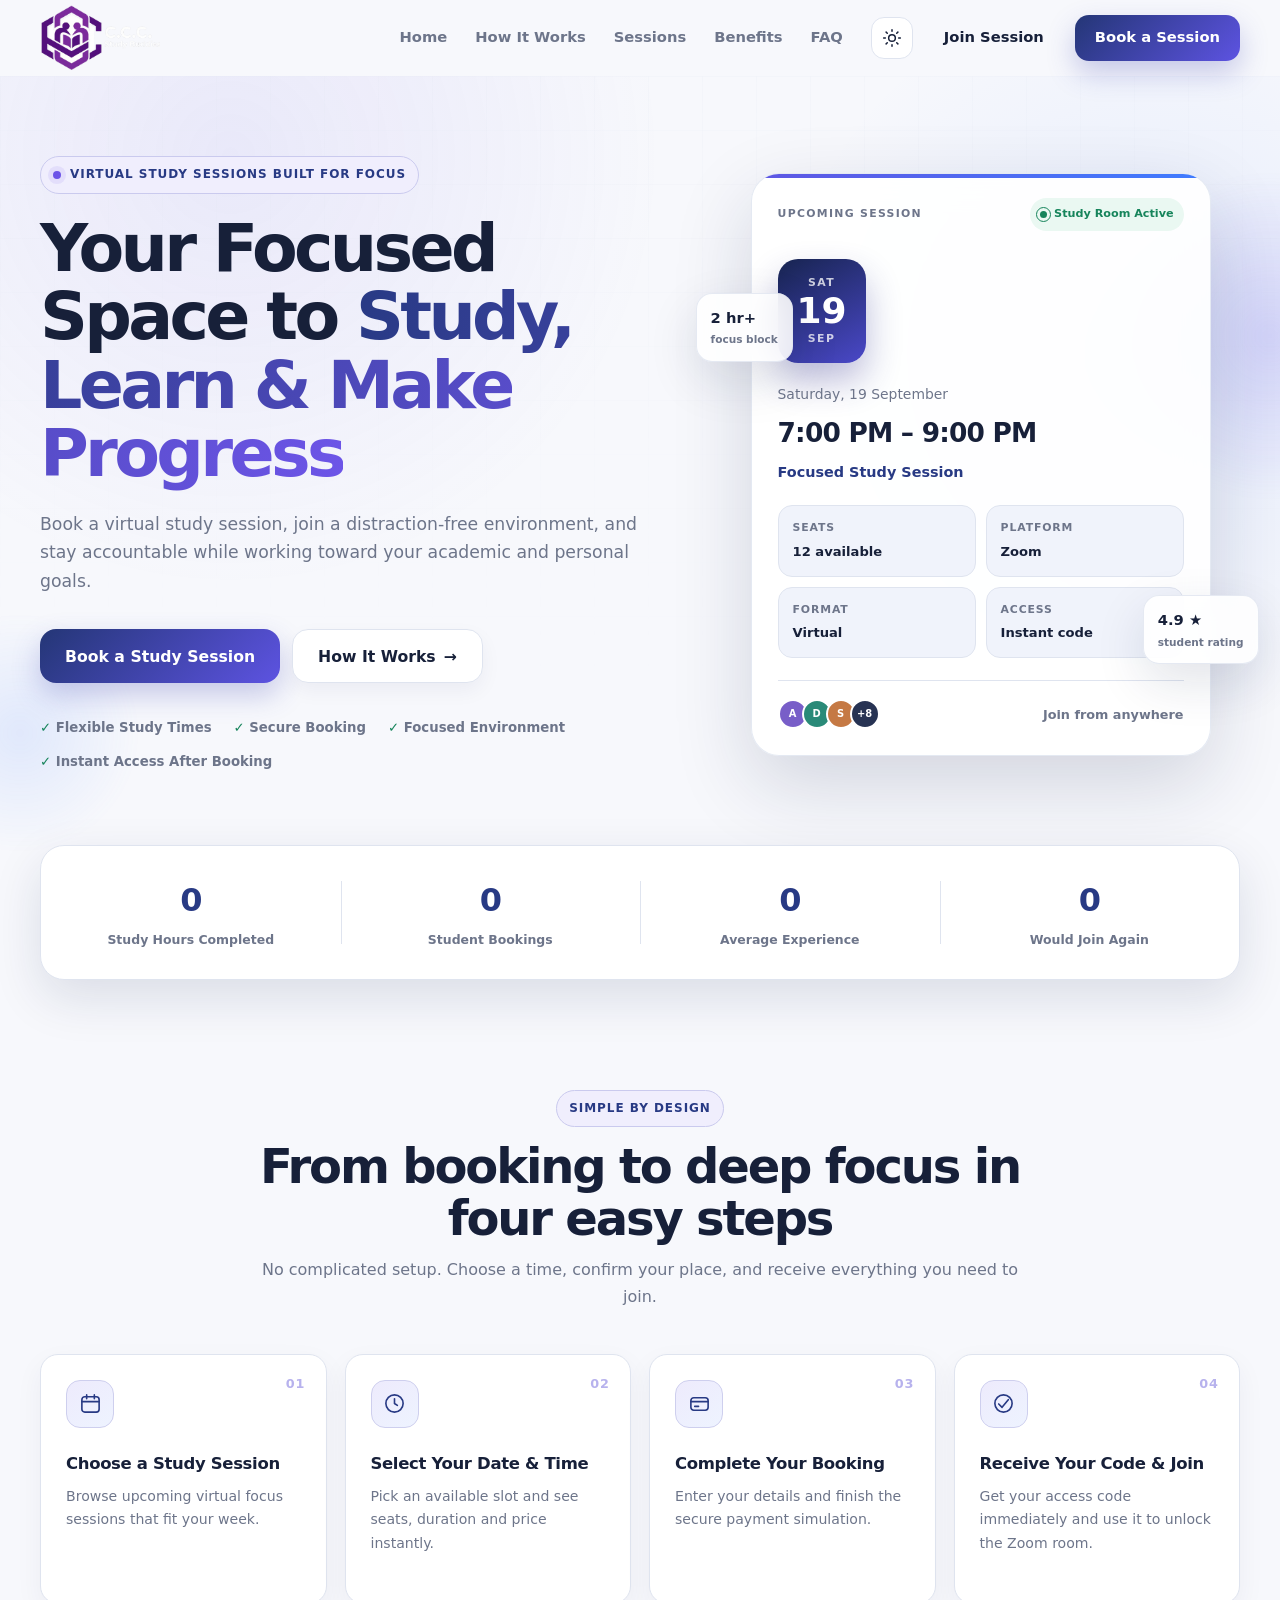
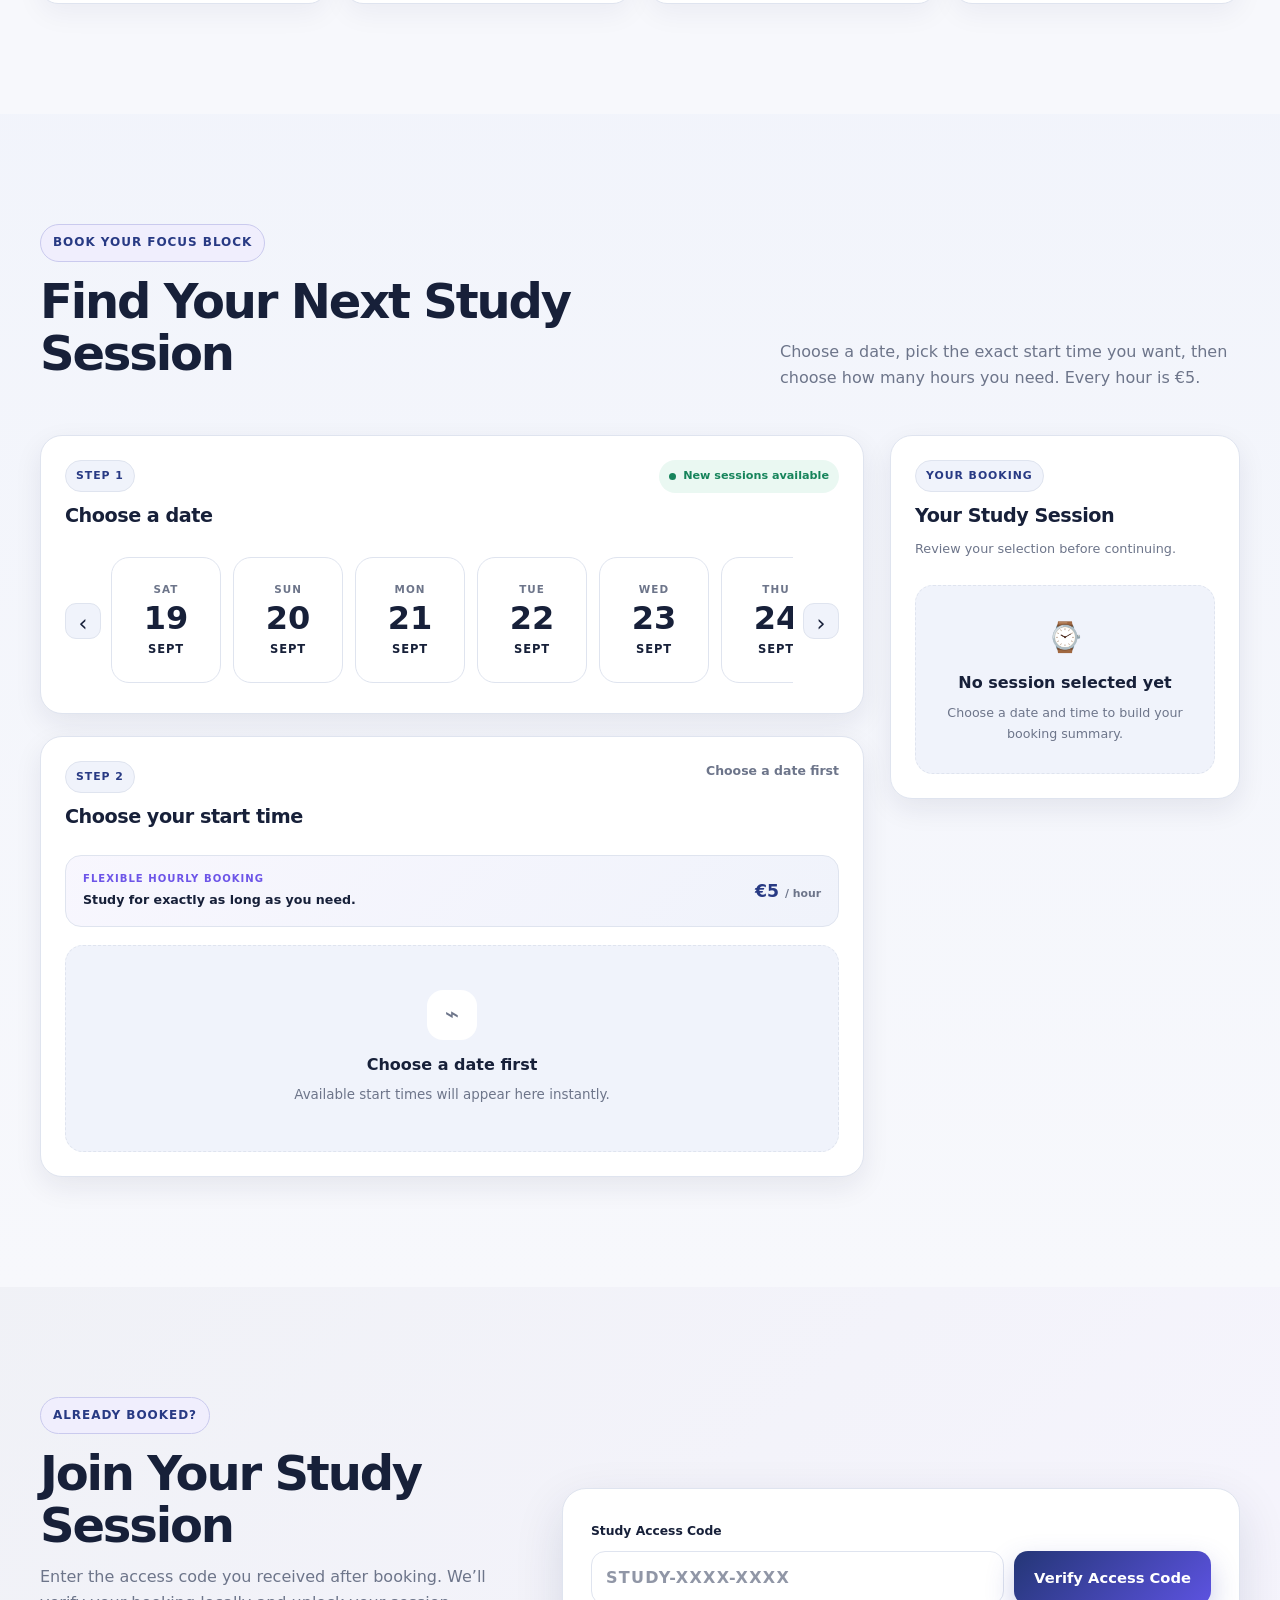
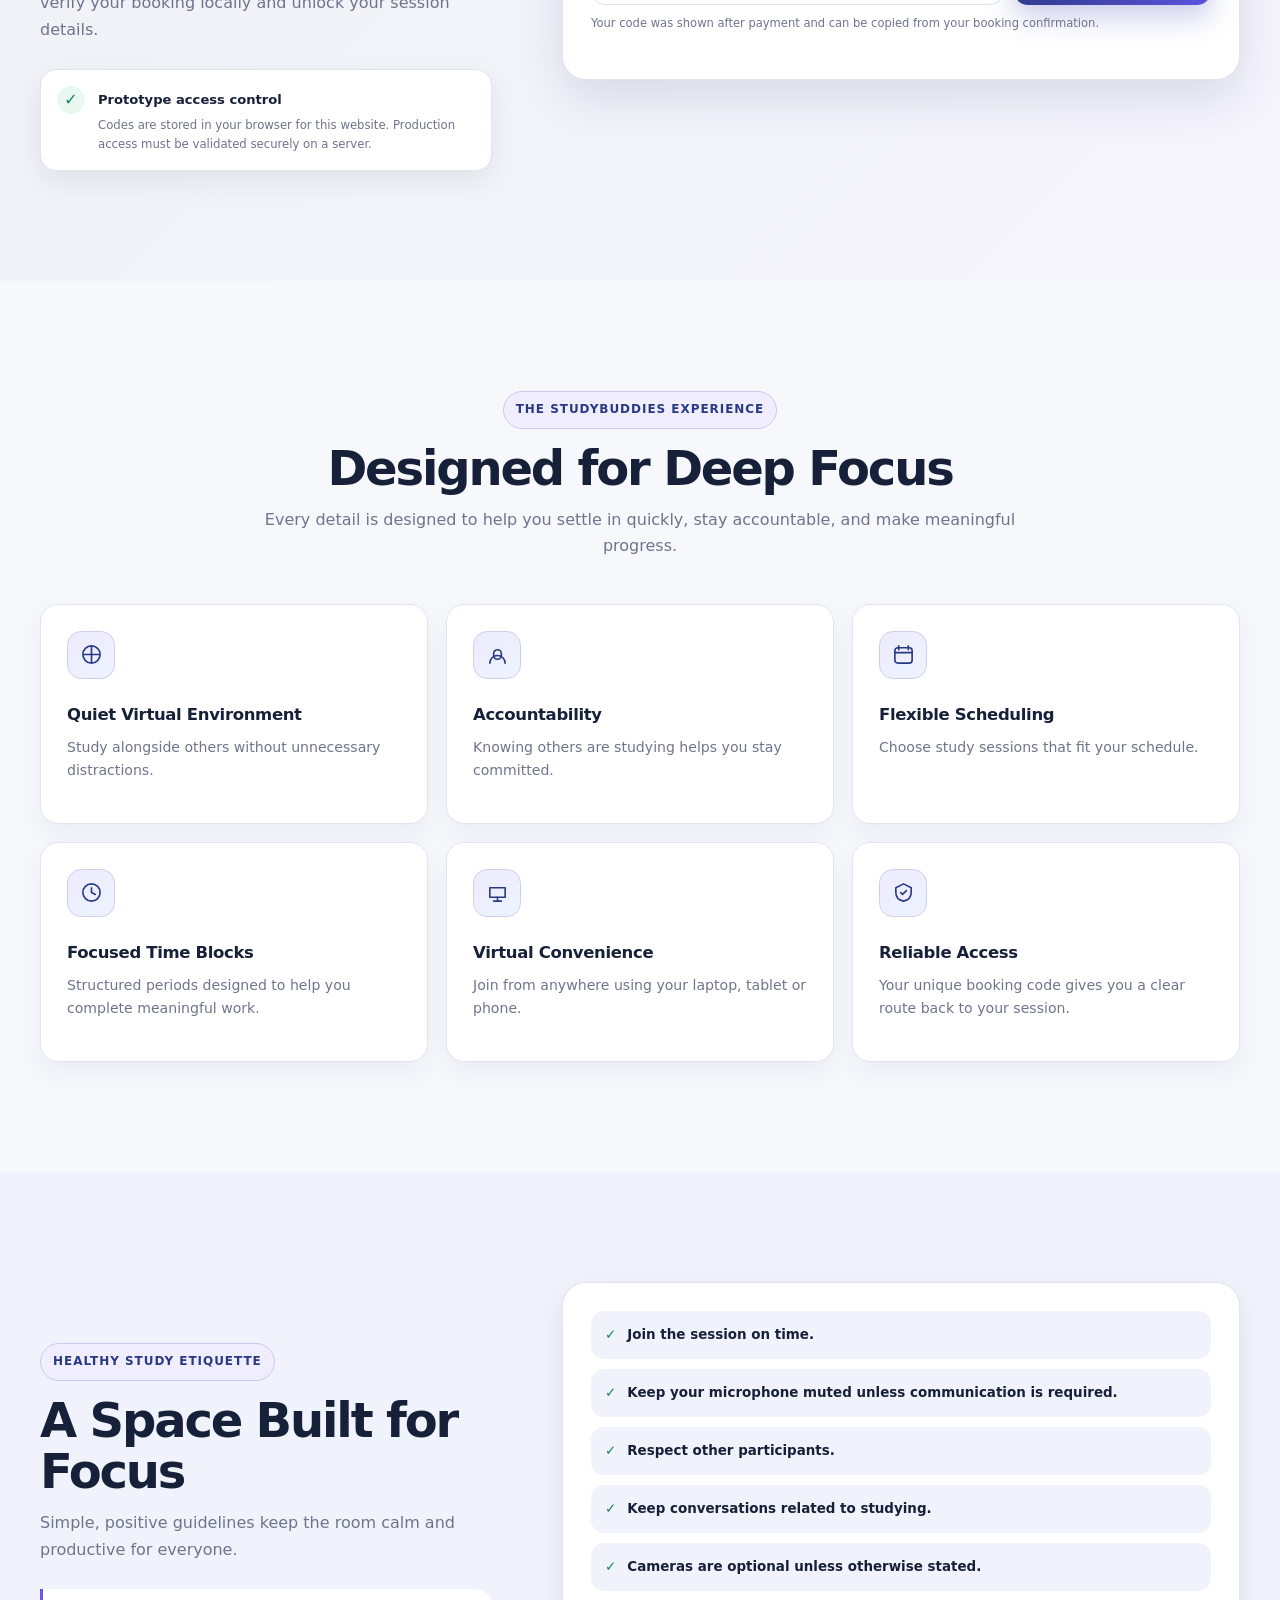
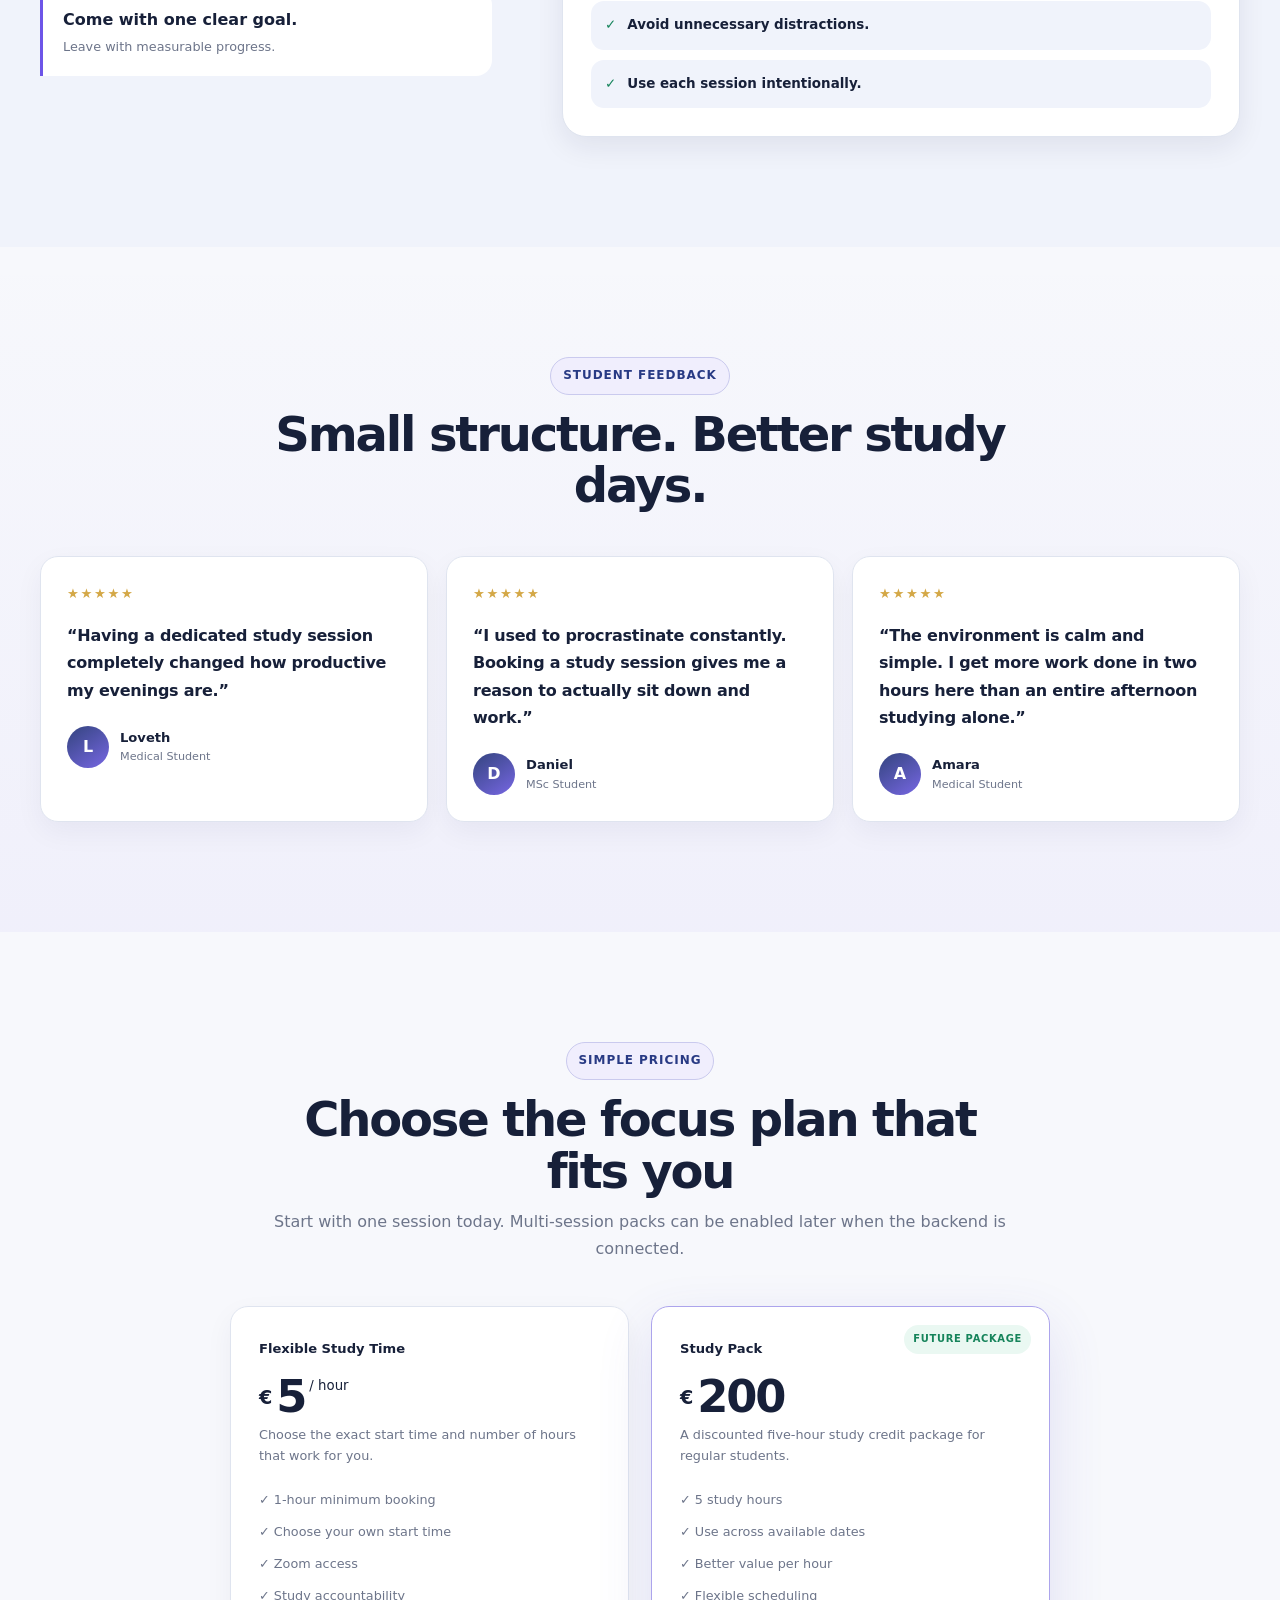
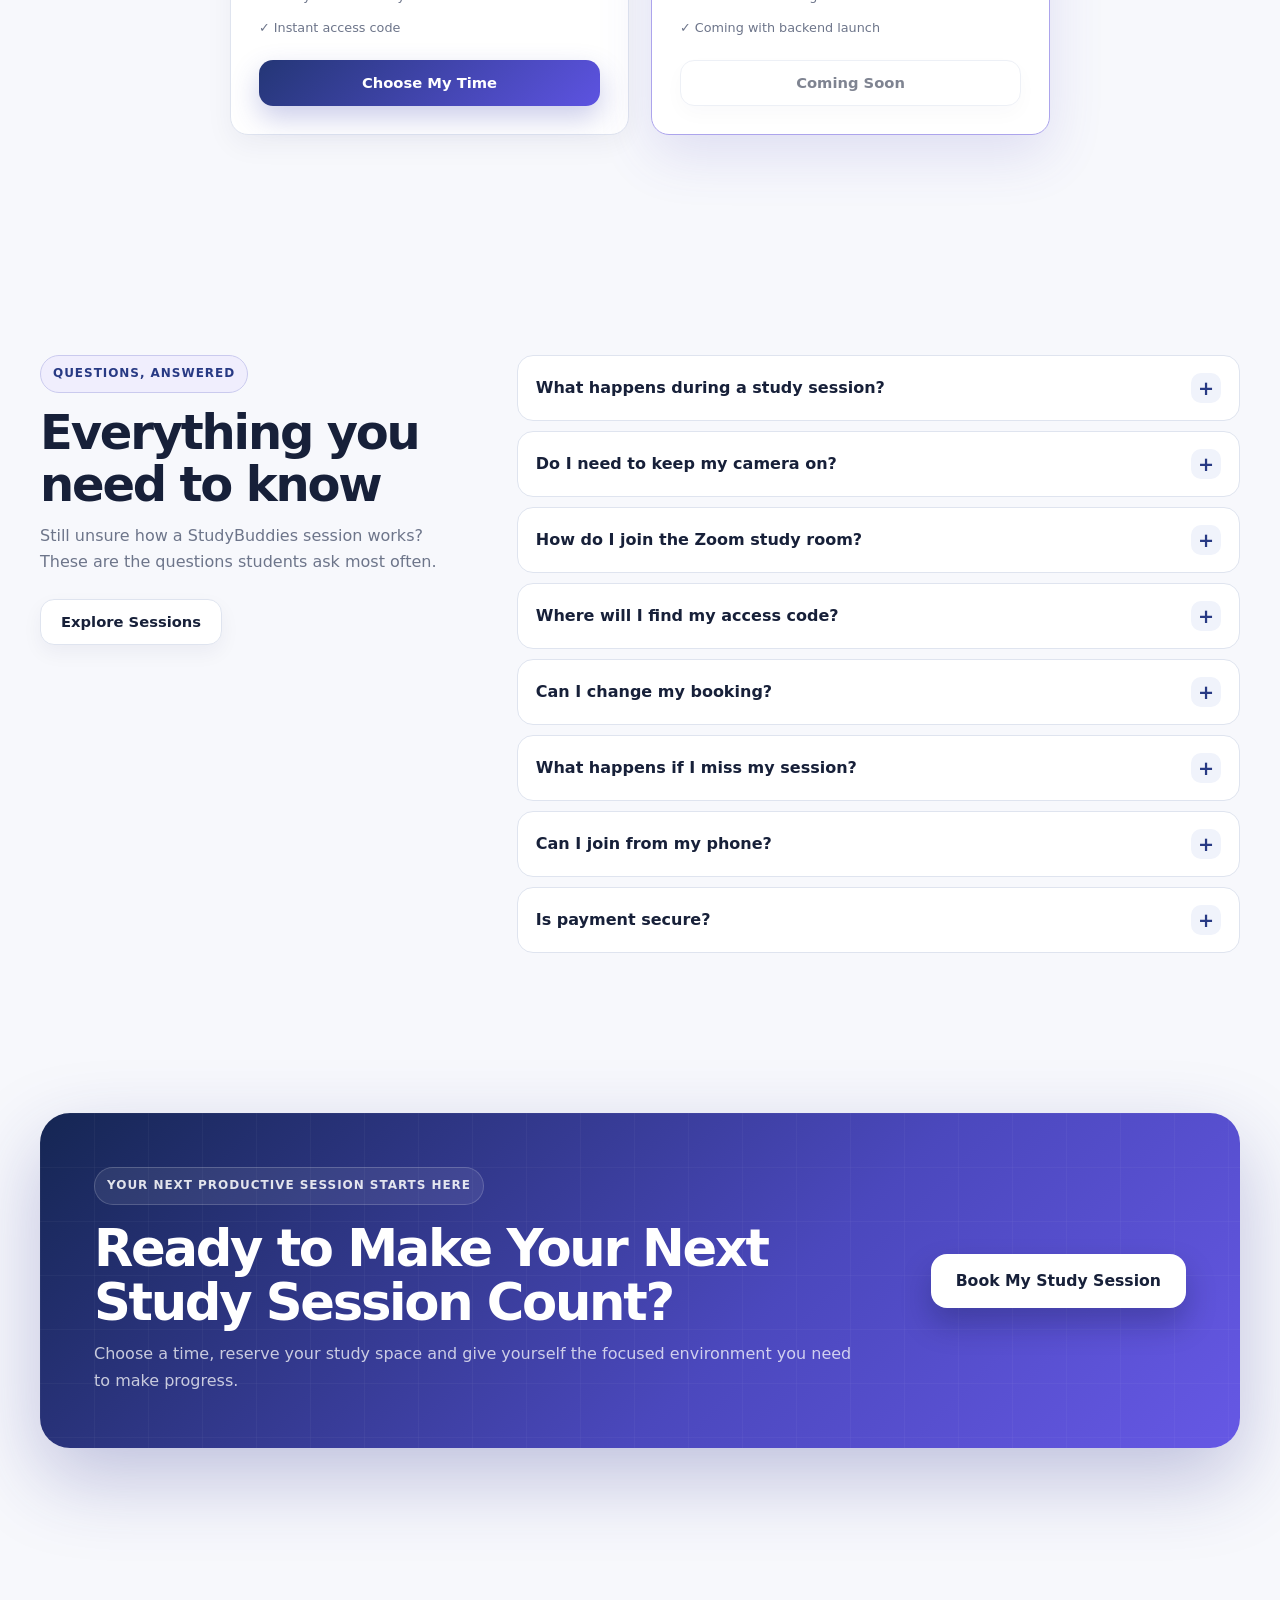
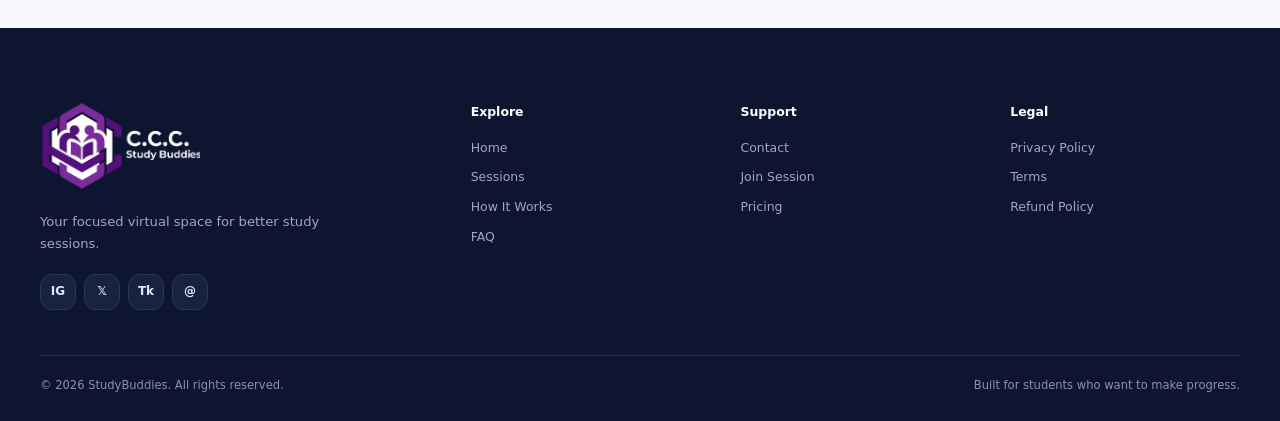
==== commit b19cd757: "Update stylesheet and script paths in index.html" ====
--- a/Christystudybuddies/index.html
+++ b/Christystudybuddies/index.html
@@ -10,7 +10,7 @@
   <link rel="preconnect" href="https://fonts.googleapis.com" />
   <link rel="preconnect" href="https://fonts.gstatic.com" crossorigin />
   <link href="https://fonts.googleapis.com/css2?family=Manrope:wght@400;500;600;700;800&display=swap" rel="stylesheet" />
-  <link rel="stylesheet" href="styles.css" />
+  <link rel="stylesheet" href="asset/styles.css" />
 </head>
 <body>
   <div class="scroll-progress" id="scrollProgress" aria-hidden="true"></div>
@@ -386,6 +386,6 @@
 
   <div class="toast-stack" id="toastStack" aria-live="polite" aria-atomic="true"></div>
 
-  <script src="script.js"></script>
+  <script src="asset/script.js"></script>
 </body>
 </html>
--- a/Christystudybuddies/asset/styles.css
+++ b/Christystudybuddies/asset/styles.css
@@ -0,0 +1,275 @@
+:root {
+  --primary: #141d46;
+  --primary-2: #283a84;
+  --secondary: #6d55e8;
+  --accent: #3f7cff;
+  --gold: #d4a847;
+  --background: #f7f8fc;
+  --surface: #ffffff;
+  --surface-2: #f0f3fb;
+  --text: #172039;
+  --muted: #6d758a;
+  --border: #dfe4ef;
+  --success: #16845b;
+  --success-bg: #eaf8f2;
+  --warning: #b86a08;
+  --warning-bg: #fff6e7;
+  --danger: #c23a4b;
+  --danger-bg: #fff0f2;
+  --radius-sm: 12px;
+  --radius: 18px;
+  --radius-lg: 26px;
+  --shadow-sm: 0 10px 28px rgba(20, 29, 70, .08);
+  --shadow: 0 18px 50px rgba(20, 29, 70, .12);
+  --shadow-lg: 0 28px 80px rgba(20, 29, 70, .16);
+  --container: 1200px;
+  --header-h: 76px;
+  --transition: 220ms cubic-bezier(.2,.8,.2,1);
+}
+
+html[data-theme="dark"] {
+  --primary: #e7ebff;
+  --primary-2: #9faeff;
+  --secondary: #a998ff;
+  --accent: #72a2ff;
+  --gold: #e6c068;
+  --background: #0c1120;
+  --surface: #12192b;
+  --surface-2: #192238;
+  --text: #f0f3ff;
+  --muted: #9aa6bf;
+  --border: #28334b;
+  --success: #57d8a6;
+  --success-bg: #10362c;
+  --warning: #f0bb66;
+  --warning-bg: #392812;
+  --danger: #ff8190;
+  --danger-bg: #3e1c22;
+  --shadow-sm: 0 10px 30px rgba(0,0,0,.2);
+  --shadow: 0 22px 55px rgba(0,0,0,.3);
+  --shadow-lg: 0 32px 90px rgba(0,0,0,.38);
+}
+
+* { box-sizing: border-box; }
+html { scroll-behavior: smooth; scroll-padding-top: calc(var(--header-h) + 18px); }
+body { margin: 0; font-family: "Manrope", system-ui, sans-serif; background: var(--background); color: var(--text); line-height: 1.65; -webkit-font-smoothing: antialiased; }
+body.modal-open { overflow: hidden; }
+button, input, textarea { font: inherit; }
+button, a { -webkit-tap-highlight-color: transparent; }
+a { color: inherit; text-decoration: none; }
+img, svg { display: block; max-width: 100%; }
+button { border: 0; }
+:focus-visible { outline: 3px solid color-mix(in srgb, var(--accent) 60%, transparent); outline-offset: 3px; }
+::selection { background: color-mix(in srgb, var(--secondary) 25%, transparent); }
+
+.container { width: min(var(--container), calc(100% - 40px)); margin: 0 auto; }
+.section { padding: 110px 0; }
+.scroll-progress { position: fixed; inset: 0 auto auto 0; z-index: 1200; width: 0; height: 3px; background: linear-gradient(90deg, var(--secondary), var(--accent)); }
+
+.site-header { position: sticky; top: 0; z-index: 1000; height: var(--header-h); border-bottom: 1px solid transparent; transition: background var(--transition), border-color var(--transition), box-shadow var(--transition); }
+.site-header.scrolled { background: color-mix(in srgb, var(--surface) 86%, transparent); backdrop-filter: blur(18px); border-color: color-mix(in srgb, var(--border) 70%, transparent); box-shadow: 0 10px 30px rgba(20,29,70,.05); }
+.nav-wrap { height: 100%; display: flex; align-items: center; justify-content: space-between; gap: 28px; }
+.brand { display: inline-flex; align-items: center; gap: 11px; font-size: 1.06rem; font-weight: 800; letter-spacing: -.02em; }
+.brand-mark { width: 38px; height: 38px; border-radius: 12px; display: grid; place-items: center; background: linear-gradient(145deg, #18295f, #6658e8); box-shadow: 0 10px 24px rgba(72,72,190,.28); }
+.brand-mark svg { width: 21px; stroke: #fff; fill: none; stroke-width: 1.7; stroke-linecap: round; stroke-linejoin: round; }
+.desktop-nav { display: flex; align-items: center; gap: 28px; margin-left: auto; }
+.desktop-nav a { color: var(--muted); font-size: .92rem; font-weight: 700; transition: color var(--transition), transform var(--transition); }
+.desktop-nav a:hover { color: var(--text); transform: translateY(-1px); }
+.nav-actions { display: flex; align-items: center; gap: 10px; }
+.theme-toggle, .menu-toggle { width: 42px; height: 42px; border-radius: 13px; background: var(--surface); color: var(--text); border: 1px solid var(--border); display: grid; place-items: center; cursor: pointer; transition: all var(--transition); }
+.theme-toggle:hover, .menu-toggle:hover { transform: translateY(-2px); box-shadow: var(--shadow-sm); }
+.theme-toggle svg { width: 20px; fill: none; stroke: currentColor; stroke-width: 1.8; stroke-linecap: round; stroke-linejoin: round; }
+html[data-theme="dark"] .sun-icon { display: none; }
+html:not([data-theme="dark"]) .moon-icon { display: none; }
+.menu-toggle { display: none; padding: 10px; }
+.menu-toggle span { width: 19px; height: 2px; background: currentColor; border-radius: 99px; transition: transform var(--transition), opacity var(--transition); }
+.menu-toggle.active span:nth-child(1) { transform: translateY(6px) rotate(45deg); }
+.menu-toggle.active span:nth-child(2) { opacity: 0; }
+.menu-toggle.active span:nth-child(3) { transform: translateY(-6px) rotate(-45deg); }
+.mobile-menu { background: color-mix(in srgb, var(--surface) 94%, transparent); backdrop-filter: blur(18px); border-bottom: 1px solid var(--border); box-shadow: var(--shadow); }
+.mobile-menu nav { width: min(var(--container), calc(100% - 40px)); margin: 0 auto; padding: 16px 0 24px; display: grid; gap: 6px; }
+.mobile-menu a { padding: 11px 4px; color: var(--muted); font-weight: 700; }
+.mobile-menu .btn { color: white; justify-content: center; margin-top: 6px; }
+
+.btn { min-height: 46px; padding: 0 20px; border-radius: 14px; display: inline-flex; align-items: center; justify-content: center; gap: 8px; font-weight: 800; font-size: .92rem; cursor: pointer; transition: transform var(--transition), box-shadow var(--transition), background var(--transition), border-color var(--transition), opacity var(--transition); }
+.btn:hover:not(:disabled) { transform: translateY(-2px); }
+.btn:active:not(:disabled) { transform: translateY(0) scale(.99); }
+.btn:disabled { cursor: not-allowed; opacity: .55; }
+.btn-primary { color: #fff; background: linear-gradient(135deg, #243676, #5d53e1); box-shadow: 0 12px 28px rgba(61,71,176,.27); }
+.btn-primary:hover:not(:disabled) { box-shadow: 0 16px 34px rgba(61,71,176,.34); }
+.btn-secondary { color: var(--text); background: var(--surface); border: 1px solid var(--border); box-shadow: 0 8px 20px rgba(20,29,70,.05); }
+.btn-secondary:hover:not(:disabled) { border-color: color-mix(in srgb, var(--secondary) 45%, var(--border)); box-shadow: var(--shadow-sm); }
+.btn-ghost { color: var(--text); background: transparent; border: 1px solid transparent; }
+.btn-ghost:hover { background: var(--surface); border-color: var(--border); }
+.btn-light { color: #172039; background: #fff; box-shadow: 0 16px 30px rgba(9,15,44,.25); }
+.btn-lg { min-height: 54px; padding: 0 25px; font-size: .98rem; border-radius: 16px; }
+.btn-block { width: 100%; }
+
+.hero { position: relative; min-height: 760px; display: flex; align-items: center; overflow: hidden; padding: 80px 0 100px; background: radial-gradient(circle at 18% 10%, rgba(104,91,230,.10), transparent 34%), radial-gradient(circle at 90% 35%, rgba(63,124,255,.10), transparent 30%); }
+.hero-grid-bg, .cta-grid { position: absolute; inset: 0; pointer-events: none; opacity: .28; background-image: linear-gradient(color-mix(in srgb, var(--border) 55%, transparent) 1px, transparent 1px), linear-gradient(90deg, color-mix(in srgb, var(--border) 55%, transparent) 1px, transparent 1px); background-size: 54px 54px; mask-image: linear-gradient(to bottom, black, transparent 76%); }
+.hero-orb { position: absolute; border-radius: 50%; filter: blur(4px); pointer-events: none; }
+.orb-one { width: 340px; height: 340px; right: -160px; top: 90px; background: radial-gradient(circle, rgba(97,81,233,.18), transparent 68%); }
+.orb-two { width: 240px; height: 240px; left: -100px; bottom: 20px; background: radial-gradient(circle, rgba(63,124,255,.12), transparent 70%); }
+.hero-layout { position: relative; z-index: 1; display: grid; grid-template-columns: 1.08fr .92fr; gap: 72px; align-items: center; }
+.hero-copy h1 { margin: 20px 0 22px; max-width: 760px; font-size: clamp(3rem, 5.2vw, 4.7rem); line-height: 1.03; letter-spacing: -.055em; font-weight: 800; }
+.hero-copy h1 span { background: linear-gradient(105deg, var(--primary-2), var(--secondary)); -webkit-background-clip: text; background-clip: text; color: transparent; }
+.hero-copy > p { max-width: 680px; margin: 0; font-size: 1.08rem; color: var(--muted); }
+.eyebrow { display: inline-flex; align-items: center; gap: 9px; color: var(--primary-2); background: color-mix(in srgb, var(--secondary) 10%, var(--surface)); border: 1px solid color-mix(in srgb, var(--secondary) 18%, var(--border)); border-radius: 999px; padding: 8px 12px; font-size: .75rem; font-weight: 800; text-transform: uppercase; letter-spacing: .08em; }
+.eyebrow.light { color: rgba(255,255,255,.86); border-color: rgba(255,255,255,.17); background: rgba(255,255,255,.08); }
+.eyebrow-dot { width: 8px; height: 8px; border-radius: 50%; background: var(--secondary); box-shadow: 0 0 0 5px color-mix(in srgb, var(--secondary) 10%, transparent); }
+.hero-actions { display: flex; flex-wrap: wrap; gap: 12px; margin-top: 34px; }
+.trust-row { display: flex; flex-wrap: wrap; gap: 12px 22px; margin-top: 34px; color: var(--muted); font-size: .83rem; font-weight: 700; }
+.trust-row span::first-letter { color: var(--success); }
+.hero-visual { display: flex; justify-content: center; }
+.session-preview-shell { position: relative; width: min(100%, 460px); }
+.upcoming-card { position: relative; overflow: hidden; border-radius: 28px; background: color-mix(in srgb, var(--surface) 92%, transparent); border: 1px solid color-mix(in srgb, var(--border) 82%, transparent); box-shadow: var(--shadow-lg); backdrop-filter: blur(16px); }
+.upcoming-card::before { content:""; position:absolute; inset:0 0 auto; height:4px; background: linear-gradient(90deg, #5f57e3, #3f7cff); }
+.upcoming-top { padding: 24px 26px 0; display: flex; align-items: center; justify-content: space-between; gap: 15px; }
+.overline { color: var(--muted); text-transform: uppercase; letter-spacing: .12em; font-size: .68rem; font-weight: 800; }
+.live-badge { display: inline-flex; align-items: center; gap: 7px; padding: 7px 10px; border-radius: 999px; background: var(--success-bg); color: var(--success); font-size: .7rem; font-weight: 800; }
+.pulse-dot { width: 7px; height: 7px; border-radius: 50%; background: currentColor; position: relative; }
+.pulse-dot::after { content:""; position:absolute; inset:-4px; border:1px solid currentColor; border-radius:50%; animation:pulse 1.8s infinite; }
+.date-tile { width: 88px; height: 104px; margin: 28px 26px 0; border-radius: 20px; background: linear-gradient(150deg, #172450, #4a48c8); color: #fff; display: grid; place-items:center; align-content:center; box-shadow: 0 18px 35px rgba(46,47,140,.32); }
+.date-tile span,.date-tile small { font-size:.68rem; font-weight:800; letter-spacing:.13em; opacity:.76; }
+.date-tile strong { font-size:2.25rem; line-height:1.05; }
+.upcoming-body { padding: 20px 26px 26px; }
+.upcoming-body .muted { margin:0 0 5px; color:var(--muted); font-size:.87rem; }
+.upcoming-body h3 { margin:0; font-size:1.65rem; letter-spacing:-.03em; }
+.session-label { margin:7px 0 20px; color:var(--primary-2); font-weight:800; font-size:.9rem; }
+.session-meta-grid { display:grid; grid-template-columns:1fr 1fr; gap:10px; }
+.session-meta-grid > div { padding:13px 14px; border:1px solid var(--border); background:var(--surface-2); border-radius:14px; }
+.session-meta-grid span { display:block; color:var(--muted); font-size:.68rem; text-transform:uppercase; letter-spacing:.08em; font-weight:800; }
+.session-meta-grid strong { display:block; margin-top:4px; font-size:.82rem; }
+.preview-footer { margin-top:22px; padding-top:18px; border-top:1px solid var(--border); display:flex; justify-content:space-between; align-items:center; color:var(--muted); font-size:.8rem; font-weight:700; }
+.avatar-stack { display:flex; }
+.avatar-stack span { width:30px; height:30px; border-radius:50%; border:2px solid var(--surface); margin-left:-6px; display:grid; place-items:center; color:#fff; font-size:.62rem; font-weight:800; background:#4e5cc2; }
+.avatar-stack span:first-child { margin-left:0; background:#785ec8; }.avatar-stack span:nth-child(2){background:#2a8a78}.avatar-stack span:nth-child(3){background:#c57944}.avatar-stack span:last-child{background:#273353}
+.mini-floating { position:absolute; z-index:3; border:1px solid color-mix(in srgb, var(--border) 80%, transparent); background:color-mix(in srgb,var(--surface) 88%,transparent); backdrop-filter:blur(15px); box-shadow:var(--shadow); border-radius:16px; padding:12px 14px; font-size:.92rem; font-weight:800; }
+.mini-floating small { display:block; margin-top:1px; color:var(--muted); font-size:.66rem; font-weight:700; }
+.mini-one { left:-55px; top:120px; animation:float 4s ease-in-out infinite; }.mini-two { right:-48px; bottom:92px; animation:float 4.8s ease-in-out infinite reverse; }
+
+.stats-section { position:relative; z-index:2; margin-top:-28px; }
+.stats-grid { display:grid; grid-template-columns:repeat(4,1fr); background:var(--surface); border:1px solid var(--border); border-radius:24px; box-shadow:var(--shadow); overflow:hidden; }
+.stat-card { padding:28px 26px; text-align:center; position:relative; }
+.stat-card + .stat-card::before { content:""; position:absolute; left:0; top:26%; bottom:26%; width:1px; background:var(--border); }
+.stat-card strong { display:block; font-size:2rem; letter-spacing:-.04em; color:var(--primary-2); }
+.stat-card span { display:block; margin-top:3px; color:var(--muted); font-size:.78rem; font-weight:700; }
+
+.section-heading { margin-bottom:44px; }
+.section-heading.centered { max-width:760px; margin-left:auto; margin-right:auto; text-align:center; }
+.section-heading.split { display:flex; justify-content:space-between; gap:40px; align-items:end; }
+.section-heading h2, .faq-intro h2, .rules-copy h2, .join-copy h2 { margin:14px 0 12px; font-size:clamp(2.1rem,4vw,3rem); line-height:1.08; letter-spacing:-.045em; }
+.section-heading p, .faq-intro p, .rules-copy p, .join-copy > p { margin:0; color:var(--muted); font-size:1rem; }
+.section-heading.split > p { max-width:460px; }
+
+.steps-grid { display:grid; grid-template-columns:repeat(4,1fr); gap:18px; }
+.step-card,.feature-card,.testimonial-card,.pricing-card { position:relative; background:var(--surface); border:1px solid var(--border); border-radius:var(--radius); box-shadow:0 10px 28px rgba(20,29,70,.05); transition:transform var(--transition), box-shadow var(--transition), border-color var(--transition); }
+.step-card:hover,.feature-card:hover,.testimonial-card:hover,.pricing-card:hover { transform:translateY(-5px); box-shadow:var(--shadow); border-color:color-mix(in srgb,var(--secondary) 30%,var(--border)); }
+.step-card { min-height:250px; padding:25px; overflow:hidden; }
+.step-number { position:absolute; top:18px; right:20px; color:color-mix(in srgb,var(--secondary) 35%,var(--border)); font-weight:800; letter-spacing:.08em; font-size:.8rem; }
+.icon-box { width:48px; height:48px; border-radius:14px; display:grid; place-items:center; background:linear-gradient(145deg,color-mix(in srgb,var(--secondary) 12%,var(--surface)),color-mix(in srgb,var(--accent) 9%,var(--surface))); color:var(--primary-2); border:1px solid color-mix(in srgb,var(--secondary) 15%,var(--border)); }
+.icon-box svg { width:23px; fill:none; stroke:currentColor; stroke-width:1.7; stroke-linecap:round; stroke-linejoin:round; }
+.step-card h3,.feature-card h3 { margin:22px 0 8px; font-size:1.03rem; letter-spacing:-.02em; }.step-card p,.feature-card p { margin:0; color:var(--muted); font-size:.88rem; }
+
+.booking-section { background:linear-gradient(180deg,color-mix(in srgb,var(--surface-2) 75%,transparent),transparent); }
+.booking-layout { display:grid; grid-template-columns:minmax(0,1fr) 350px; gap:26px; align-items:start; }
+.booking-main { display:grid; gap:22px; }
+.booking-card,.booking-summary { background:var(--surface); border:1px solid var(--border); border-radius:22px; box-shadow:var(--shadow-sm); }
+.booking-card { padding:24px; }
+.booking-card-head { display:flex; align-items:flex-start; justify-content:space-between; gap:18px; margin-bottom:22px; }
+.booking-card-head h3,.summary-head h3 { margin:8px 0 0; font-size:1.2rem; letter-spacing:-.025em; }
+.step-pill { display:inline-flex; padding:6px 10px; border-radius:999px; background:var(--surface-2); color:var(--primary-2); border:1px solid var(--border); font-size:.68rem; text-transform:uppercase; letter-spacing:.09em; font-weight:800; }
+.availability-badge { display:inline-flex; align-items:center; gap:7px; padding:7px 10px; border-radius:999px; background:var(--success-bg); color:var(--success); font-size:.7rem; font-weight:800; }
+.availability-badge span { width:7px; height:7px; border-radius:50%; background:currentColor; }
+.date-scroller-wrap { display:grid; grid-template-columns:36px minmax(0,1fr) 36px; gap:10px; align-items:center; }
+.scroll-btn { width:36px; height:36px; border-radius:11px; background:var(--surface-2); color:var(--text); border:1px solid var(--border); cursor:pointer; font-size:1.4rem; transition:all var(--transition); }
+.scroll-btn:hover { background:var(--surface); box-shadow:var(--shadow-sm); }
+.date-scroller { display:flex; gap:12px; overflow-x:auto; scroll-snap-type:x mandatory; scrollbar-width:none; padding:3px 2px 6px; }.date-scroller::-webkit-scrollbar{display:none}
+.date-card { flex:0 0 110px; min-height:126px; scroll-snap-align:start; border:1px solid var(--border); background:var(--surface); color:var(--text); border-radius:18px; padding:14px 12px; cursor:pointer; text-align:center; transition:all var(--transition); position:relative; }
+.date-card:hover { transform:translateY(-3px); border-color:color-mix(in srgb,var(--secondary) 38%,var(--border)); box-shadow:var(--shadow-sm); }
+.date-card.selected { color:#fff; border-color:transparent; background:linear-gradient(155deg,#24366e,#6457e1); box-shadow:0 14px 28px rgba(74,65,185,.28); }
+.date-card .today-dot { position:absolute; top:8px; right:8px; width:7px; height:7px; border-radius:50%; background:var(--gold); box-shadow:0 0 0 4px rgba(212,168,71,.12); }
+.date-card small { display:block; font-size:.65rem; font-weight:800; letter-spacing:.1em; color:var(--muted); }.date-card.selected small{color:rgba(255,255,255,.7)}
+.date-card strong { display:block; margin:3px 0; font-size:2rem; line-height:1.1; }.date-card span { display:block; font-size:.72rem; font-weight:800; text-transform:uppercase; letter-spacing:.08em; }
+.selected-date-label { color:var(--muted); font-size:.78rem; font-weight:700; }
+[hidden] { display:none !important; }
+.time-helper { display:flex; align-items:center; justify-content:space-between; gap:18px; margin:2px 0 18px; padding:15px 17px; border:1px solid var(--border); border-radius:16px; background:linear-gradient(135deg,color-mix(in srgb,var(--secondary) 5%,var(--surface)),var(--surface-2)); }
+.time-helper>div { display:grid; gap:3px; }
+.time-helper-kicker { color:var(--secondary); font-size:.63rem; text-transform:uppercase; letter-spacing:.1em; font-weight:900; }
+.time-helper strong { font-size:.79rem; }
+.hourly-rate { flex:0 0 auto; color:var(--primary-2); font-size:1.08rem; font-weight:900; white-space:nowrap; }
+.hourly-rate small { color:var(--muted); font-size:.68rem; font-weight:700; }
+.time-grid { display:grid; grid-template-columns:1fr 1fr; gap:14px; }
+.time-card { position:relative; width:100%; min-height:132px; text-align:left; padding:17px; border-radius:17px; border:1px solid var(--border); background:var(--surface); color:var(--text); cursor:pointer; transition:all var(--transition); overflow:hidden; }
+.time-card:hover:not(:disabled) { transform:translateY(-3px); border-color:color-mix(in srgb,var(--secondary) 38%,var(--border)); box-shadow:var(--shadow-sm); }
+.time-card.selected { border:2px solid var(--secondary); background:color-mix(in srgb,var(--secondary) 6%,var(--surface)); box-shadow:0 12px 28px rgba(92,80,210,.14); }
+.time-card.selected::after { content:'✓'; position:absolute; right:14px; bottom:12px; width:24px; height:24px; border-radius:50%; display:grid; place-items:center; background:var(--secondary); color:white; font-size:.72rem; font-weight:900; }
+.time-card:disabled { cursor:not-allowed; opacity:.5; background:var(--surface-2); }
+.time-card .slot-top { display:flex; justify-content:space-between; gap:12px; align-items:flex-start; }
+.time-card h4 { margin:0; font-size:1.14rem; letter-spacing:-.025em; }.time-card .slot-range { margin:4px 0 12px; color:var(--muted); font-size:.75rem; }
+.time-card .slot-meta { display:flex; flex-wrap:wrap; gap:7px 12px; color:var(--muted); font-size:.7rem; font-weight:700; }.time-card .slot-price { margin-top:10px; font-size:.86rem; color:var(--primary-2); font-weight:800; }
+.slot-status { padding:5px 8px; border-radius:999px; font-size:.6rem; text-transform:uppercase; letter-spacing:.06em; font-weight:800; }
+.slot-status.available{background:var(--success-bg);color:var(--success)}.slot-status.almost{background:var(--warning-bg);color:var(--warning)}.slot-status.sold{background:var(--danger-bg);color:var(--danger)}
+.duration-panel { margin-top:18px; padding:20px; border:1px solid color-mix(in srgb,var(--secondary) 24%,var(--border)); border-radius:18px; background:color-mix(in srgb,var(--secondary) 3%,var(--surface)); animation:fadeUp .22s ease both; }
+.duration-head { display:flex; align-items:flex-start; justify-content:space-between; gap:18px; margin-bottom:14px; }
+.duration-head>div { display:flex; align-items:center; gap:10px; flex-wrap:wrap; }
+.duration-head h4 { margin:0; font-size:.98rem; }
+.duration-head>span { color:var(--muted); font-size:.72rem; font-weight:700; }
+.step-pill.subtle { background:var(--surface-2); color:var(--muted); }
+.duration-options { display:grid; grid-template-columns:repeat(4,1fr); gap:10px; }
+.duration-chip { padding:13px 10px; border:1px solid var(--border); border-radius:14px; background:var(--surface); color:var(--text); cursor:pointer; text-align:center; transition:all var(--transition); }
+.duration-chip:hover:not(:disabled) { transform:translateY(-2px); border-color:color-mix(in srgb,var(--secondary) 42%,var(--border)); box-shadow:var(--shadow-sm); }
+.duration-chip.selected { border-color:var(--secondary); background:color-mix(in srgb,var(--secondary) 8%,var(--surface)); box-shadow:0 8px 20px rgba(92,80,210,.12); }
+.duration-chip:disabled { opacity:.42; cursor:not-allowed; }
+.duration-chip strong,.duration-chip span { display:block; }
+.duration-chip strong { font-size:.84rem; }
+.duration-chip span { margin-top:3px; color:var(--primary-2); font-size:.7rem; font-weight:800; }
+.duration-preview { display:flex; align-items:center; justify-content:space-between; gap:16px; margin-top:14px; padding:12px 14px; border-radius:13px; background:var(--surface-2); color:var(--muted); font-size:.75rem; }
+.duration-preview strong { color:var(--text); font-size:.8rem; }
+@keyframes fadeUp { from { opacity:0; transform:translateY(6px); } to { opacity:1; transform:none; } }
+.empty-state { grid-column:1/-1; padding:44px 20px; text-align:center; border:1px dashed var(--border); border-radius:18px; background:var(--surface-2); }.empty-icon{width:50px;height:50px;margin:0 auto 12px;border-radius:16px;background:var(--surface);display:grid;place-items:center;color:var(--muted);font-size:1.5rem}.empty-state h4{margin:0 0 6px}.empty-state p{margin:0;color:var(--muted);font-size:.84rem}
+.booking-summary { position:sticky; top:calc(var(--header-h) + 18px); padding:24px; }
+.summary-head p { margin:6px 0 0; color:var(--muted); font-size:.8rem; }
+.summary-placeholder { margin-top:26px; padding:28px 16px; text-align:center; border:1px dashed var(--border); background:var(--surface-2); border-radius:18px; }.summary-illustration{font-size:1.8rem;margin-bottom:8px}.summary-placeholder p{color:var(--muted);font-size:.79rem;margin:7px 0 0}
+.summary-content { margin-top:22px; }.summary-content dl{margin:0;display:grid;gap:0}.summary-content dl>div{display:flex;justify-content:space-between;gap:20px;padding:13px 0;border-bottom:1px solid var(--border)}.summary-content dt{color:var(--muted);font-size:.78rem}.summary-content dd{margin:0;text-align:right;font-weight:800;font-size:.78rem}.price-row{display:flex;justify-content:space-between;align-items:center;padding:20px 0}.price-row span{color:var(--muted);font-weight:700}.price-row strong{font-size:1.55rem;color:var(--primary-2)}
+.secure-note{margin:13px 0 0;color:var(--muted);font-size:.68rem;text-align:center}.secure-note span{color:var(--success)}
+.skeleton-grid{display:grid;grid-template-columns:1fr 1fr;gap:14px}.skeleton-card{height:158px;border-radius:17px;background:linear-gradient(90deg,var(--surface-2) 25%,color-mix(in srgb,var(--surface) 70%,var(--surface-2)) 50%,var(--surface-2) 75%);background-size:200% 100%;animation:shimmer 1.25s infinite}
+
+.join-section { background:linear-gradient(135deg,color-mix(in srgb,var(--primary-2) 7%,var(--surface)),color-mix(in srgb,var(--secondary) 6%,var(--surface))); }
+.join-layout { display:grid; grid-template-columns:.8fr 1.2fr; gap:70px; align-items:center; }.join-copy{max-width:520px}.security-note{display:flex;gap:13px;margin-top:26px;padding:16px;border-radius:16px;background:var(--surface);border:1px solid var(--border);box-shadow:var(--shadow-sm)}.security-note>span{width:28px;height:28px;flex:0 0 28px;border-radius:50%;display:grid;place-items:center;background:var(--success-bg);color:var(--success);font-weight:900}.security-note strong{font-size:.82rem}.security-note p{margin:3px 0 0;color:var(--muted);font-size:.73rem}
+.join-card{background:var(--surface);border:1px solid var(--border);border-radius:24px;box-shadow:var(--shadow);padding:28px}.join-card label{font-size:.77rem;font-weight:800}.code-input-row{display:grid;grid-template-columns:minmax(0,1fr) auto;gap:10px;margin-top:8px}.code-input-row input{min-width:0;text-transform:uppercase;letter-spacing:.08em;font-weight:800}.field-hint{color:var(--muted);font-size:.72rem;margin:9px 0 0}.verify-result{margin-top:18px}.verify-card{border-radius:18px;padding:18px;border:1px solid var(--border);background:var(--surface-2)}.verify-card.success{border-color:color-mix(in srgb,var(--success) 26%,var(--border));background:var(--success-bg)}.verify-card.error{border-color:color-mix(in srgb,var(--danger) 28%,var(--border));background:var(--danger-bg)}.verify-card h4{margin:0 0 4px}.verify-card p{margin:0;color:var(--muted);font-size:.8rem}.verify-card .verified-details{margin-top:12px;padding-top:12px;border-top:1px solid color-mix(in srgb,var(--border) 60%,transparent);display:grid;gap:5px;font-size:.78rem}.verify-card .btn{margin-top:14px}
+
+.feature-grid { display:grid; grid-template-columns:repeat(3,1fr); gap:18px; }.feature-card{padding:26px;min-height:220px}
+.rules-section { background:var(--surface-2); }.rules-layout{display:grid;grid-template-columns:.8fr 1.2fr;gap:70px;align-items:center}.rules-highlight{margin-top:26px;padding:18px 20px;border-left:3px solid var(--secondary);background:var(--surface);border-radius:0 16px 16px 0}.rules-highlight strong,.rules-highlight span{display:block}.rules-highlight span{color:var(--muted);font-size:.8rem;margin-top:3px}.rules-card{background:var(--surface);border:1px solid var(--border);border-radius:24px;padding:28px;box-shadow:var(--shadow-sm)}.rules-card ul{list-style:none;margin:0;padding:0;display:grid;gap:10px}.rules-card li{display:flex;align-items:flex-start;gap:11px;padding:13px 14px;background:var(--surface-2);border-radius:13px;font-size:.84rem;font-weight:700}.rules-card li span{color:var(--success);font-weight:900}
+.testimonials-section{background:linear-gradient(180deg,transparent,color-mix(in srgb,var(--secondary) 5%,transparent))}.testimonial-grid{display:grid;grid-template-columns:repeat(3,1fr);gap:18px}.testimonial-card{padding:26px}.stars{color:var(--gold);letter-spacing:.12em;font-size:.83rem}.testimonial-card blockquote{margin:17px 0 22px;font-size:1rem;line-height:1.7;font-weight:600;letter-spacing:-.015em}.testimonial-author{display:flex;align-items:center;gap:11px}.testimonial-author>span{width:42px;height:42px;border-radius:50%;display:grid;place-items:center;background:linear-gradient(145deg,#33447e,#7767e3);color:#fff;font-weight:800}.testimonial-author strong,.testimonial-author small{display:block}.testimonial-author strong{font-size:.82rem}.testimonial-author small{color:var(--muted);font-size:.7rem}
+.pricing-grid{max-width:820px;margin:0 auto;display:grid;grid-template-columns:1fr 1fr;gap:22px}.pricing-card{padding:28px}.pricing-card.featured{border-color:color-mix(in srgb,var(--secondary) 45%,var(--border));box-shadow:0 20px 55px rgba(79,69,184,.14)}.pricing-label{font-size:.82rem;font-weight:800}.price{display:flex;align-items:flex-start;gap:4px;margin:13px 0 5px}.price span{font-size:1.2rem;font-weight:800;margin-top:7px}.price strong{font-size:2.8rem;line-height:1;letter-spacing:-.05em}.pricing-card>p{margin:0;color:var(--muted);font-size:.8rem}.pricing-card ul{list-style:none;margin:22px 0;padding:0;display:grid;gap:11px;font-size:.8rem}.pricing-card li{color:var(--muted)}.best-value{position:absolute;top:18px;right:18px;padding:6px 9px;border-radius:999px;background:var(--success-bg);color:var(--success);font-size:.62rem;font-weight:800;text-transform:uppercase;letter-spacing:.07em}
+.faq-layout{display:grid;grid-template-columns:.72fr 1.28fr;gap:70px;align-items:start}.faq-intro{position:sticky;top:calc(var(--header-h) + 20px)}.faq-intro .btn{margin-top:24px}.faq-list{display:grid;gap:10px}.faq-item{border:1px solid var(--border);border-radius:16px;background:var(--surface);overflow:hidden}.faq-question{width:100%;min-height:64px;display:flex;align-items:center;justify-content:space-between;gap:20px;padding:0 18px;background:transparent;color:var(--text);cursor:pointer;text-align:left;font-weight:800}.faq-icon{width:30px;height:30px;border-radius:10px;display:grid;place-items:center;background:var(--surface-2);color:var(--primary-2);font-size:1.2rem;transition:transform var(--transition)}.faq-question[aria-expanded="true"] .faq-icon{transform:rotate(45deg)}.faq-answer{display:grid;grid-template-rows:0fr;transition:grid-template-rows 260ms ease}.faq-answer>p{overflow:hidden;margin:0;padding:0 18px;color:var(--muted);font-size:.84rem}.faq-question[aria-expanded="true"]+.faq-answer{grid-template-rows:1fr}.faq-question[aria-expanded="true"]+.faq-answer>p{padding-bottom:18px}
+.final-cta{padding-top:50px}.cta-card{position:relative;overflow:hidden;display:flex;justify-content:space-between;align-items:center;gap:50px;border-radius:30px;padding:54px;background:linear-gradient(135deg,#152653,#4b48bd 60%,#6658e5);color:#fff;box-shadow:0 30px 80px rgba(40,45,140,.27)}.cta-card>div:not(.cta-grid){position:relative;z-index:1;max-width:760px}.cta-card h2{margin:16px 0 12px;font-size:clamp(2rem,4vw,3.2rem);line-height:1.06;letter-spacing:-.045em}.cta-card p{margin:0;color:rgba(255,255,255,.74)}.cta-card>.btn{position:relative;z-index:1;flex:0 0 auto}.cta-grid{opacity:.14;mask-image:none;background-image:linear-gradient(rgba(255,255,255,.25) 1px,transparent 1px),linear-gradient(90deg,rgba(255,255,255,.25) 1px,transparent 1px)}
+.site-footer{padding:74px 0 26px;background:#0e1530;color:#e5eafd;margin-top:70px}.site-footer .brand{color:#fff}.footer-grid{display:grid;grid-template-columns:1.7fr repeat(3,1fr);gap:40px}.footer-brand p{max-width:310px;color:#9da8c6;font-size:.82rem}.footer-grid h4{margin:0 0 15px;color:#fff;font-size:.78rem}.footer-grid>div:not(.footer-brand) a{display:block;color:#9da8c6;font-size:.78rem;margin:9px 0;transition:color var(--transition)}.footer-grid>div:not(.footer-brand) a:hover{color:#fff}.social-row{display:flex;gap:8px;margin-top:20px}.social-row a{width:36px;height:36px;border-radius:11px;display:grid!important;place-items:center!important;background:#182241;color:#dfe5ff!important;border:1px solid #293454;font-size:.75rem!important;font-weight:800}.footer-bottom{margin-top:45px;padding-top:20px;border-top:1px solid #27314e;display:flex;justify-content:space-between;gap:20px;color:#8692b2;font-size:.72rem}
+
+input,textarea{width:100%;border:1px solid var(--border);background:var(--surface);color:var(--text);border-radius:14px;padding:13px 14px;transition:border-color var(--transition),box-shadow var(--transition),background var(--transition)}
+input::placeholder,textarea::placeholder{color:color-mix(in srgb,var(--muted) 76%,transparent)}input:focus,textarea:focus{outline:none;border-color:color-mix(in srgb,var(--accent) 55%,var(--border));box-shadow:0 0 0 4px color-mix(in srgb,var(--accent) 10%,transparent)}input.invalid,textarea.invalid{border-color:var(--danger);box-shadow:0 0 0 4px color-mix(in srgb,var(--danger) 8%,transparent)}
+.modal-backdrop{position:fixed;inset:0;z-index:1300;display:flex;align-items:center;justify-content:center;padding:22px;background:rgba(6,10,28,.58);backdrop-filter:blur(10px);opacity:0;visibility:hidden;transition:opacity 220ms ease,visibility 220ms ease}.modal-backdrop.open{opacity:1;visibility:visible}.modal{position:relative;width:min(650px,100%);max-height:min(88vh,900px);overflow-y:auto;background:var(--surface);border:1px solid color-mix(in srgb,var(--border) 80%,transparent);border-radius:24px;box-shadow:0 35px 110px rgba(4,8,24,.35);padding:30px;transform:translateY(14px) scale(.985);transition:transform 240ms cubic-bezier(.2,.8,.2,1)}.modal-backdrop.open .modal{transform:none}.modal-close{position:absolute;top:16px;right:16px;width:38px;height:38px;border-radius:12px;background:var(--surface-2);color:var(--text);border:1px solid var(--border);font-size:1.2rem;cursor:pointer;z-index:2}.modal-head{padding-right:34px}.modal-head h2{margin:11px 0 6px;font-size:1.8rem;letter-spacing:-.035em}.modal-head p{margin:0;color:var(--muted);font-size:.82rem}.modal-summary-strip{display:flex;flex-wrap:wrap;gap:8px 16px;margin:20px 0;padding:14px 16px;border:1px solid var(--border);background:var(--surface-2);border-radius:14px;font-size:.77rem}.modal-summary-strip strong{color:var(--primary-2)}.form-grid{display:grid;grid-template-columns:1fr 1fr;gap:16px}.field{display:flex;flex-direction:column;gap:6px}.field.full{grid-column:1/-1}.field label{font-size:.73rem;font-weight:800}.field small{color:var(--muted);font-size:.67rem}.error{min-height:14px;color:var(--danger);font-size:.67rem;font-weight:700}.check-row{display:flex;align-items:flex-start;gap:10px;margin:8px 0 0;color:var(--muted);font-size:.74rem;cursor:pointer}.check-row input{width:17px;height:17px;accent-color:var(--secondary);margin-top:2px}.checkbox-error{display:block;margin-bottom:9px}.secure-badge{display:inline-flex;padding:7px 10px;border-radius:999px;background:var(--success-bg);color:var(--success);font-size:.65rem;font-weight:800}.payment-overview{margin:20px 0;padding:17px;border-radius:16px;background:var(--surface-2);border:1px solid var(--border);display:grid;gap:8px}.payment-overview>div{display:flex;justify-content:space-between;gap:20px;font-size:.76rem}.payment-overview span{color:var(--muted)}.payment-methods{border:0;margin:0 0 18px;padding:0;display:grid;gap:9px}.payment-methods legend{margin-bottom:8px;font-size:.73rem;font-weight:800}.payment-option{display:grid;grid-template-columns:auto auto 1fr auto;align-items:center;gap:10px;padding:12px 13px;border:1px solid var(--border);border-radius:14px;cursor:pointer;transition:all var(--transition)}.payment-option.active{border-color:color-mix(in srgb,var(--secondary) 55%,var(--border));background:color-mix(in srgb,var(--secondary) 5%,var(--surface))}.payment-option input{width:15px;height:15px;accent-color:var(--secondary)}.method-icon{width:34px;height:34px;border-radius:10px;background:var(--surface-2);display:grid;place-items:center;font-weight:800;color:var(--primary-2)}.payment-option strong,.payment-option small{display:block}.payment-option strong{font-size:.78rem}.payment-option small{font-size:.66rem;color:var(--muted)}.payment-option b{opacity:0;color:var(--success)}.payment-option.active b{opacity:1}.centered-note{text-align:center}.payment-processing,.payment-success{min-height:300px;display:flex;flex-direction:column;align-items:center;justify-content:center;text-align:center}.payment-processing h3,.payment-success h2{margin:18px 0 6px}.payment-processing p,.payment-success p{margin:0;color:var(--muted);font-size:.82rem}.loader-ring{width:54px;height:54px;border-radius:50%;border:4px solid var(--surface-2);border-top-color:var(--secondary);animation:spin .8s linear infinite}.success-icon,.success-burst{width:62px;height:62px;border-radius:50%;display:grid;place-items:center;background:var(--success-bg);color:var(--success);font-size:1.65rem;font-weight:900}.success-modal{text-align:center;width:min(680px,100%)}.success-burst{margin:2px auto 12px;box-shadow:0 0 0 10px color-mix(in srgb,var(--success) 6%,transparent)}.success-kicker{color:var(--success);font-size:.68rem;text-transform:uppercase;letter-spacing:.11em;font-weight:800}.success-modal h2{margin:7px 0 6px;font-size:2rem;letter-spacing:-.04em}.success-copy{margin:0;color:var(--muted);font-size:.84rem}.success-session{margin:20px 0 14px;padding:14px 16px;border:1px solid var(--border);border-radius:14px;background:var(--surface-2);font-size:.78rem}.access-code-panel{padding:22px;border-radius:18px;background:linear-gradient(135deg,color-mix(in srgb,var(--secondary) 9%,var(--surface)),color-mix(in srgb,var(--accent) 8%,var(--surface)));border:1px solid color-mix(in srgb,var(--secondary) 24%,var(--border))}.access-code-panel span{display:block;color:var(--muted);font-size:.67rem;text-transform:uppercase;letter-spacing:.09em;font-weight:800}.access-code-panel strong{display:block;margin:8px 0 5px;font-size:clamp(1.45rem,4vw,2rem);letter-spacing:.08em;color:var(--primary-2)}.access-code-panel p{margin:0;color:var(--muted);font-size:.72rem}.success-actions{display:flex;flex-wrap:wrap;justify-content:center;gap:9px;margin-top:18px}
+.toast-stack{position:fixed;z-index:1600;right:18px;bottom:18px;display:grid;gap:9px;pointer-events:none}.toast{min-width:280px;max-width:360px;padding:13px 15px;border-radius:14px;background:var(--surface);border:1px solid var(--border);box-shadow:var(--shadow);display:flex;gap:10px;align-items:flex-start;animation:toastIn .25s ease both;pointer-events:auto}.toast-icon{width:26px;height:26px;flex:0 0 26px;border-radius:8px;display:grid;place-items:center;background:var(--success-bg);color:var(--success);font-weight:900}.toast.error .toast-icon{background:var(--danger-bg);color:var(--danger)}.toast strong{display:block;font-size:.76rem}.toast p{margin:2px 0 0;color:var(--muted);font-size:.7rem}.toast.out{animation:toastOut .2s ease both}.floating-book{display:none;position:fixed;z-index:900;left:16px;right:16px;bottom:16px;min-height:50px;border-radius:15px;background:linear-gradient(135deg,#243676,#5d53e1);color:#fff;font-weight:800;box-shadow:0 18px 40px rgba(37,45,145,.34);cursor:pointer}
+.reveal{opacity:0;transform:translateY(18px);transition:opacity .65s ease,transform .65s ease}.reveal.visible{opacity:1;transform:none}.delay-1{transition-delay:.08s}.delay-2{transition-delay:.16s}.delay-3{transition-delay:.24s}
+.confetti-piece{position:fixed;z-index:1700;top:-20px;width:8px;height:14px;border-radius:2px;pointer-events:none;animation:confettiFall var(--duration) linear forwards;transform:rotate(var(--rotation));background:hsl(var(--hue) 75% 58%)}
+
+@keyframes pulse{0%{transform:scale(.7);opacity:.8}70%{transform:scale(1.5);opacity:0}100%{opacity:0}}@keyframes float{0%,100%{transform:translateY(0)}50%{transform:translateY(-8px)}}@keyframes shimmer{0%{background-position:200% 0}100%{background-position:-200% 0}}@keyframes spin{to{transform:rotate(360deg)}}@keyframes toastIn{from{opacity:0;transform:translateY(10px)}to{opacity:1;transform:none}}@keyframes toastOut{to{opacity:0;transform:translateY(8px)}}@keyframes confettiFall{to{transform:translate(var(--drift),110vh) rotate(calc(var(--rotation) + 720deg));opacity:.9}}
+
+@media (max-width: 1050px){
+  .desktop-nav{display:none}.menu-toggle{display:grid}.nav-join{display:none}.hero-layout{grid-template-columns:1fr 1fr;gap:38px}.mini-one{left:-20px}.mini-two{right:-18px}.steps-grid{grid-template-columns:1fr 1fr}.booking-layout{grid-template-columns:minmax(0,1fr) 320px}.join-layout,.rules-layout,.faq-layout{gap:40px}.feature-grid{grid-template-columns:1fr 1fr}.footer-grid{grid-template-columns:1.5fr 1fr 1fr}.footer-grid>div:last-child{grid-column:2/3}.cta-card{padding:42px}
+}
+@media (max-width: 820px){
+  :root{--header-h:68px}.container{width:min(var(--container),calc(100% - 28px))}.section{padding:82px 0}.hero{padding:58px 0 80px;min-height:auto}.hero-layout{grid-template-columns:1fr;gap:48px}.hero-copy{text-align:center}.hero-copy>p{margin-inline:auto}.hero-actions,.trust-row{justify-content:center}.hero-visual{max-width:520px;margin:0 auto;width:100%}.stats-grid{grid-template-columns:1fr 1fr}.stat-card:nth-child(3)::before{display:none}.section-heading.split{display:block}.section-heading.split>p{margin-top:12px}.booking-layout{grid-template-columns:1fr}.booking-summary{position:relative;top:auto}.join-layout,.rules-layout,.faq-layout{grid-template-columns:1fr}.faq-intro{position:relative;top:auto}.testimonial-grid{grid-template-columns:1fr}.pricing-grid{grid-template-columns:1fr;max-width:560px}.cta-card{display:block;text-align:center}.cta-card>.btn{margin-top:28px}.footer-grid{grid-template-columns:1.4fr 1fr 1fr}.footer-brand{grid-column:1/-1}.footer-grid>div:last-child{grid-column:auto}.floating-book{display:block}.site-footer{padding-bottom:90px}
+}
+@media (max-width: 620px){
+  .nav-book{display:none}.hero-copy h1{font-size:clamp(2.55rem,12vw,3.7rem)}.hero-actions{display:grid}.hero-actions .btn{width:100%}.trust-row{display:grid;grid-template-columns:1fr 1fr;text-align:left;gap:10px 14px;font-size:.73rem}.mini-floating{display:none}.upcoming-top{align-items:flex-start;flex-direction:column}.date-tile{margin-top:22px}.stats-section{margin-top:0;padding-top:16px}.stat-card{padding:22px 12px}.stat-card strong{font-size:1.7rem}.steps-grid,.feature-grid{grid-template-columns:1fr}.date-scroller-wrap{grid-template-columns:1fr}.scroll-btn{display:none}.time-grid,.skeleton-grid{grid-template-columns:1fr}.booking-card{padding:18px}.booking-card-head{align-items:flex-start;flex-direction:column}.availability-badge{align-self:flex-start}.join-card{padding:20px}.code-input-row{grid-template-columns:1fr}.rules-card{padding:18px}.cta-card{padding:34px 22px;border-radius:24px}.footer-grid{grid-template-columns:1fr 1fr}.footer-bottom{display:block}.footer-bottom span{display:block;margin-top:6px}.form-grid{grid-template-columns:1fr}.field.full{grid-column:auto}.modal-backdrop{padding:0;align-items:flex-end}.modal{width:100%;max-height:92vh;border-radius:24px 24px 0 0;padding:24px 18px}.modal-head h2{font-size:1.55rem}.success-actions{display:grid}.success-actions .btn{width:100%}.toast-stack{left:12px;right:12px;bottom:80px}.toast{min-width:0;max-width:none}.payment-option{grid-template-columns:auto auto 1fr}.payment-option b{display:none}
+}
+@media (max-width: 420px){
+  .container{width:min(var(--container),calc(100% - 22px))}.trust-row{grid-template-columns:1fr}.session-meta-grid{grid-template-columns:1fr}.footer-grid{grid-template-columns:1fr}.footer-brand{grid-column:auto}.date-card{flex-basis:96px}.hero-copy h1{font-size:2.45rem}.section-heading h2,.faq-intro h2,.rules-copy h2,.join-copy h2{font-size:2rem}.stats-grid{grid-template-columns:1fr 1fr}.stat-card span{font-size:.7rem}
+}
+@media (prefers-reduced-motion: reduce){*{scroll-behavior:auto!important;animation-duration:.01ms!important;animation-iteration-count:1!important;transition-duration:.01ms!important}.reveal{opacity:1;transform:none}}
+
+@media (max-width:640px){
+  .time-helper{align-items:flex-start;flex-direction:column}.hourly-rate{font-size:1rem}.duration-options{grid-template-columns:1fr 1fr}.duration-head{display:block}.duration-head>span{display:block;margin-top:8px}.duration-preview{align-items:flex-start;flex-direction:column;gap:4px}
+}
